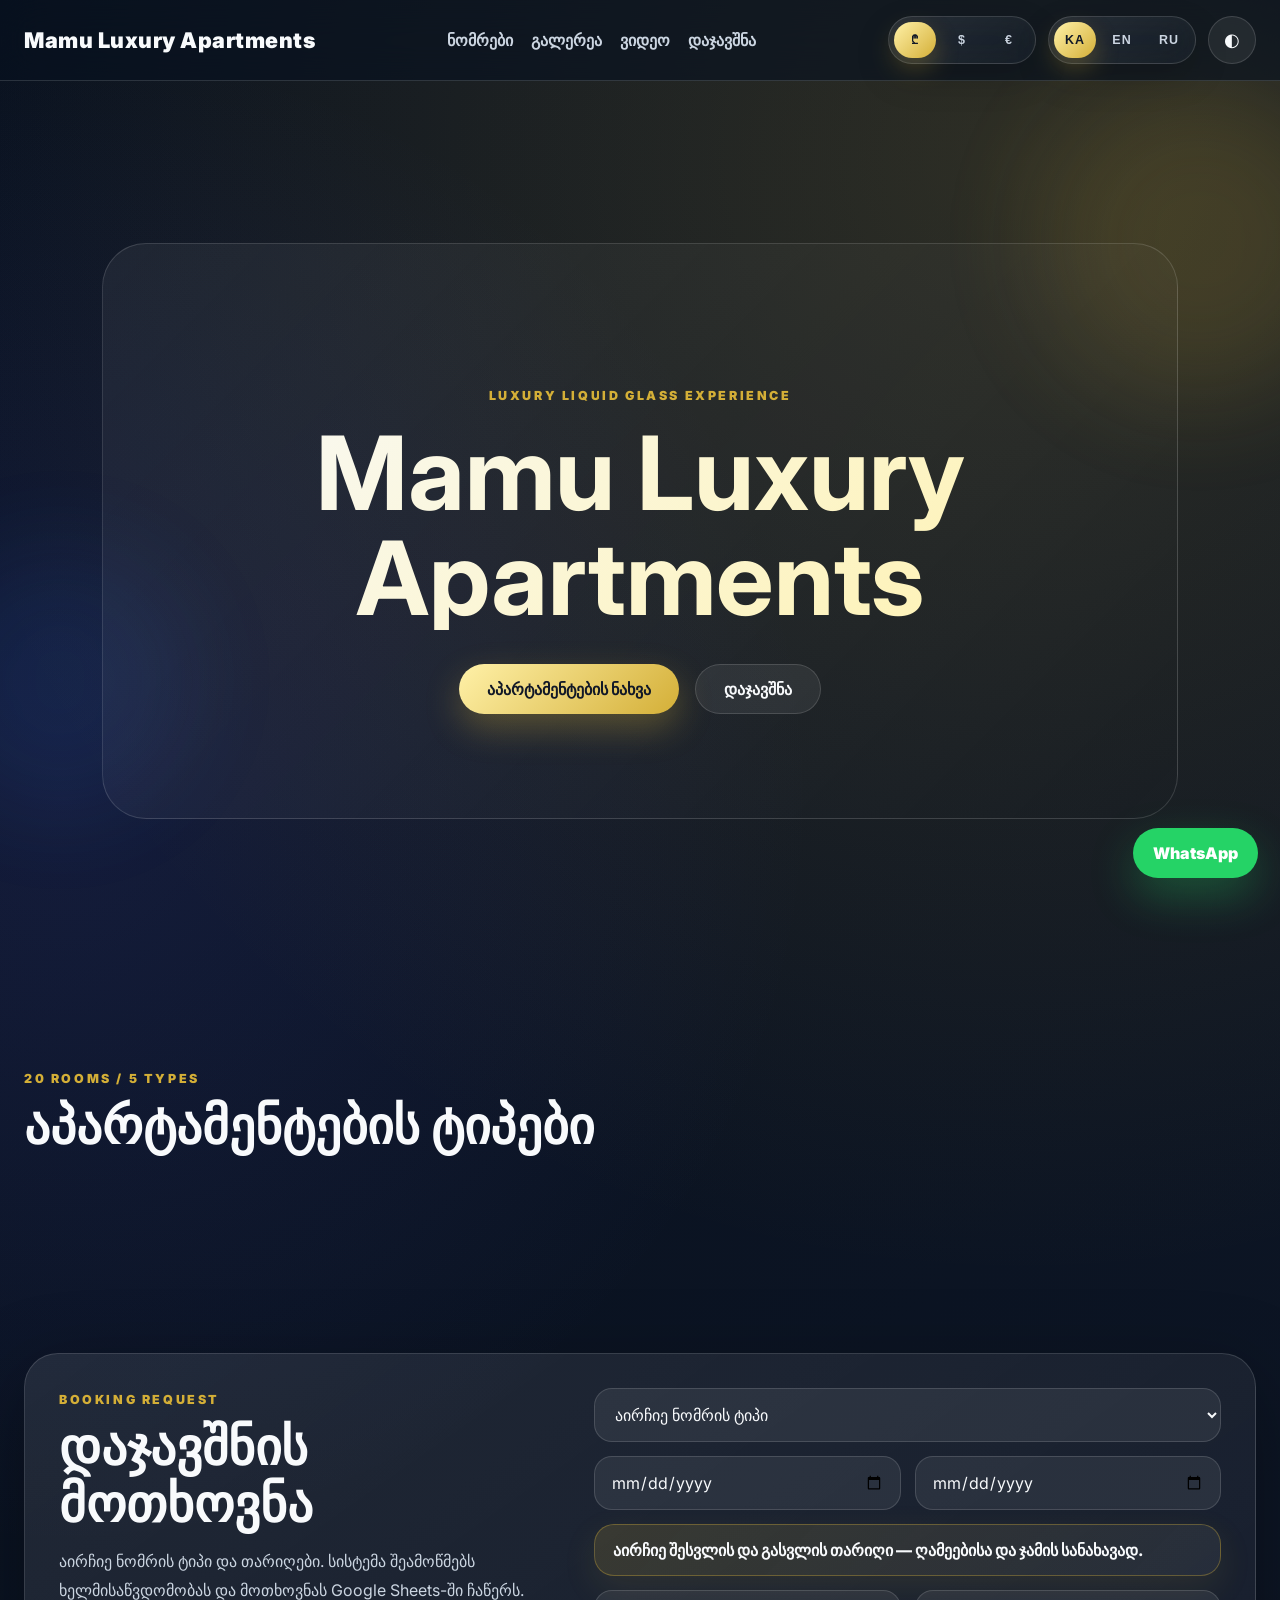
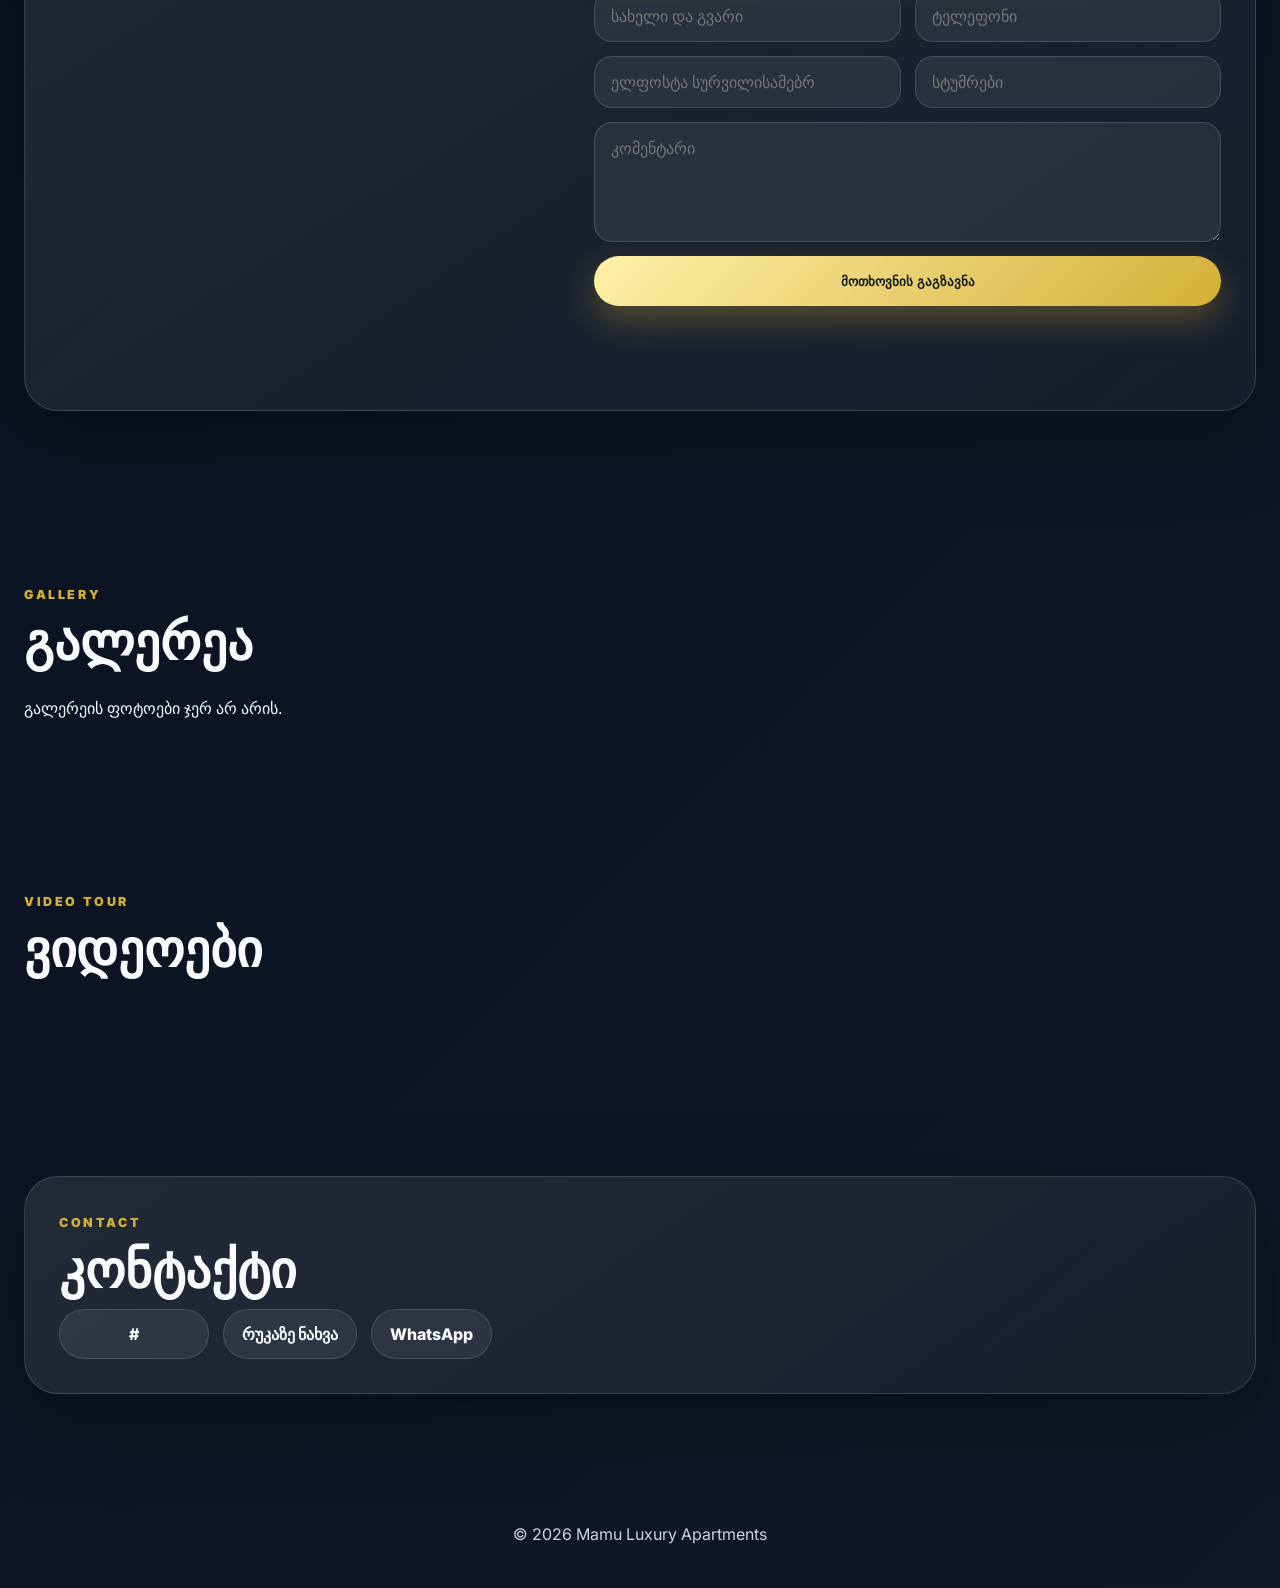
==== index.html @ 28ae7d71 "Remove hero gallery slices script" ====
<!DOCTYPE html>
<html lang="ka">
<head>
  <meta charset="UTF-8" />
  <meta name="viewport" content="width=device-width, initial-scale=1.0" />
  <title>Mamu Luxury Apartments</title>
  <link rel="preconnect" href="https://fonts.googleapis.com">
  <link rel="preconnect" href="https://fonts.gstatic.com" crossorigin>
  <link href="https://fonts.googleapis.com/css2?family=Inter:wght@400;500;700;800;900&display=swap" rel="stylesheet">
  <link rel="stylesheet" href="css/style.css" />
</head>
<body data-theme="night">
  <div class="ambient ambient-one"></div>
  <div class="ambient ambient-two"></div>

  <header>
    <nav>
      <a class="brand" href="#top" id="siteTitle">Mamu Luxury Apartments</a>
      <div class="nav-links">
        <a href="#rooms" data-i18n="nav_rooms">ნომრები</a>
        <a href="#gallery" data-i18n="nav_gallery">გალერეა</a>
        <a href="#videos" data-i18n="nav_videos">ვიდეო</a>
        <a href="#booking" data-i18n="nav_booking">დაჯავშნა</a>
      </div>
      <div class="nav-tools">
        <div class="language-switcher currency-switcher">
          <button type="button" data-currency="GEL">₾</button>
          <button type="button" data-currency="USD">$</button>
          <button type="button" data-currency="EUR">€</button>
        </div>
        <div class="language-switcher">
          <button type="button" data-lang="ka">KA</button>
          <button type="button" data-lang="en">EN</button>
          <button type="button" data-lang="ru">RU</button>
        </div>
        <button class="theme-toggle" onclick="toggleTheme()" aria-label="Theme">◐</button>
      </div>
    </nav>
  </header>

  <main id="top">
    <section class="hero">
      <div class="hero-inner reveal">
        <div class="eyebrow">Luxury Liquid Glass Experience</div>
        <h1 id="heroTitle">Mamu Luxury Apartments</h1>
        <p id="heroSubtitle">პრემიუმ აპარტამენტები ბათუმში</p>
        <div class="actions">
          <a href="#rooms" class="liquid-btn" data-i18n="hero_rooms_btn">აპარტამენტების ნახვა</a>
          <a href="#booking" class="ghost-btn" data-i18n="hero_booking_btn">დაჯავშნა</a>
        </div>
      </div>
    </section>

    <section class="section reveal" id="rooms">
      <div class="section-head">
        <span class="eyebrow">20 Rooms / 5 Types</span>
        <h2 class="section-title" data-i18n="rooms_title">აპარტამენტების ტიპები</h2>
      </div>
      <div class="grid" id="roomTypes"></div>
    </section>

    <section class="section reveal" id="booking">
      <div class="booking-shell">
        <div>
          <span class="eyebrow">Booking Request</span>
          <h2 class="section-title" data-i18n="booking_title">დაჯავშნის მოთხოვნა</h2>
          <p class="muted" data-i18n="booking_text">აირჩიე ნომრის ტიპი და თარიღები. </p>
        </div>
        <form id="bookingForm" class="lux-form">
          <select name="roomTypeId" id="bookingRoomType" required>
            <option value="" data-i18n="select_room_type">აირჩიე ნომრის ტიპი</option>
          </select>
          <div class="form-row">
            <input type="date" name="checkin" required />
            <input type="date" name="checkout" required />
          </div>
          <div class="form-row">
            <input type="text" name="name" data-i18n-placeholder="name_placeholder" placeholder="სახელი და გვარი" required />
            <input type="tel" name="phone" data-i18n-placeholder="phone_placeholder" placeholder="ტელეფონი" required />
          </div>
          <div class="form-row">
            <input type="email" name="email" data-i18n-placeholder="email_placeholder" placeholder="ელფოსტა სურვილისამებრ" />
            <input type="number" name="guests" min="1" data-i18n-placeholder="guests_placeholder" placeholder="სტუმრები" required />
          </div>
          <textarea name="message" data-i18n-placeholder="message_placeholder" placeholder="კომენტარი"></textarea>
          <button class="liquid-btn" type="submit" data-i18n="send_request">მოთხოვნის გაგზავნა</button>
          <p id="bookingStatus" class="status-text"></p>
        </form>
      </div>
    </section>

    <section class="section reveal" id="gallery">
      <div class="section-head">
        <span class="eyebrow">Gallery</span>
        <h2 class="section-title" data-i18n="gallery_title">გალერეა</h2>
      </div>
      <div class="gallery-grid" id="galleryGrid"></div>
    </section>

    <section class="section reveal" id="videos">
      <div class="section-head">
        <span class="eyebrow">Video Tour</span>
        <h2 class="section-title" data-i18n="videos_title">ვიდეოები</h2>
      </div>
      <div class="video-grid" id="videoGrid"></div>
    </section>

    <section class="section reveal" id="contact">
      <div class="contact-card">
        <span class="eyebrow">Contact</span>
        <h2 class="section-title" data-i18n="contact_title">კონტაქტი</h2>
        <div class="contact-list">
          <a id="phoneLink" href="#" data-i18n="phone_label">ტელეფონი</a>
          <a id="mapLink" href="#" target="_blank" data-i18n="map_label">რუკაზე ნახვა</a>
          <a id="whatsappLink" href="#" target="_blank">WhatsApp</a>
        </div>
      </div>
    </section>
  </main>

  <a class="whatsapp-float" id="whatsappFloat" href="#" target="_blank">WhatsApp</a>
  <footer class="footer">© 2026 Mamu Luxury Apartments</footer>

  <script src="js/config.js"></script>
  <script src="js/api.js"></script>
  <script src="js/main.js"></script>
  <script src="js/text-cleanup-fix.js"></script>
  <script src="js/gallery-carousel-fix.js"></script>
  <script src="js/booking-summary.js"></script>
  <script src="js/contact-buttons-fix.js"></script>
</body>
</html>
---- css/style.css ----
:root{--bg:#07101f;--bg2:#101827;--bg-soft:rgba(255,255,255,.07);--card:rgba(255,255,255,.09);--text:#f8fafc;--muted:#cbd5e1;--gold:#d4af37;--gold2:#fff1a8;--border:rgba(255,255,255,.14);--shadow:0 24px 80px rgba(0,0,0,.34)}body[data-theme='day']{--bg:#f8f5ef;--bg2:#fffaf0;--bg-soft:rgba(255,255,255,.82);--card:rgba(255,255,255,.88);--text:#111827;--muted:#4b5563;--border:rgba(17,24,39,.1);--shadow:0 24px 70px rgba(17,24,39,.1)}*{box-sizing:border-box}html{scroll-behavior:smooth}body{margin:0;font-family:Inter,Arial,sans-serif;background:radial-gradient(circle at 80% 5%,rgba(212,175,55,.18),transparent 35%),radial-gradient(circle at 5% 25%,rgba(99,102,241,.13),transparent 28%),linear-gradient(135deg,var(--bg),var(--bg2));color:var(--text);min-height:100vh;overflow-x:hidden}a{color:inherit;text-decoration:none}.ambient{position:fixed;border-radius:999px;filter:blur(55px);opacity:.45;pointer-events:none;z-index:-1}.ambient-one{width:320px;height:320px;background:rgba(212,175,55,.35);top:80px;right:-80px}.ambient-two{width:260px;height:260px;background:rgba(59,130,246,.22);bottom:90px;left:-70px}header{position:sticky;top:0;z-index:1000;background:rgba(8,17,31,.62);backdrop-filter:blur(22px);border-bottom:1px solid var(--border)}body[data-theme='day'] header{background:rgba(255,255,255,.72)}nav{max-width:1280px;margin:auto;padding:16px 24px;display:flex;gap:20px;justify-content:space-between;align-items:center}.brand{font-size:1.35rem;font-weight:900;letter-spacing:.5px}.nav-links{display:flex;gap:18px;color:var(--muted);font-weight:700}.nav-links a:hover{color:var(--gold)}.nav-tools{display:flex;align-items:center;gap:12px}.language-switcher{display:flex;align-items:center;gap:5px;padding:5px;border:1px solid var(--border);border-radius:999px;background:linear-gradient(145deg,rgba(255,255,255,.1),rgba(255,255,255,.035));backdrop-filter:blur(18px);box-shadow:0 14px 35px rgba(0,0,0,.18)}.language-switcher button{position:relative;min-width:42px;height:36px;border:none;border-radius:999px;background:transparent;color:var(--muted);font-weight:900;font-size:.78rem;letter-spacing:.08em;cursor:pointer;transition:.25s ease;overflow:hidden}.language-switcher button:before{content:'';position:absolute;inset:-50%;background:radial-gradient(circle,rgba(255,255,255,.32),transparent 42%);opacity:0;transform:translateX(-25%);transition:.35s}.language-switcher button:hover{color:var(--text);transform:translateY(-1px)}.language-switcher button:hover:before{opacity:1;transform:translateX(20%)}.language-switcher button.active{background:linear-gradient(135deg,var(--gold2),var(--gold));color:#111827;box-shadow:0 10px 24px rgba(212,175,55,.28)}.liquid-btn,.ghost-btn{display:inline-flex;align-items:center;justify-content:center;min-height:50px;transition:.25s ease}.liquid-btn{position:relative;overflow:hidden;background:linear-gradient(135deg,var(--gold2),var(--gold));color:#111827;border:none;padding:14px 28px;border-radius:999px;font-weight:900;cursor:pointer;box-shadow:0 14px 35px rgba(212,175,55,.32)}.liquid-btn:before{content:'';position:absolute;inset:-70%;background:radial-gradient(circle,rgba(255,255,255,.55),transparent 35%);transform:translateX(-45%);transition:.45s}.liquid-btn:hover{transform:translateY(-3px);box-shadow:0 18px 45px rgba(212,175,55,.45)}.liquid-btn:hover:before{transform:translateX(45%)}.ghost-btn{background:var(--bg-soft);color:var(--text);border:1px solid var(--border);padding:14px 28px;border-radius:999px;font-weight:800;cursor:pointer}.ghost-btn:hover{transform:translateY(-3px);border-color:rgba(212,175,55,.55)}.small-btn{min-height:42px;padding:11px 17px;font-size:.92rem;flex:1}.card-actions{display:flex;gap:12px;margin-top:22px}.card-actions .ghost-btn{background:rgba(255,255,255,.045)}.card-actions .liquid-btn{box-shadow:0 10px 26px rgba(212,175,55,.25)}.theme-toggle{width:48px;height:48px;border-radius:50%;border:1px solid var(--border);background:var(--bg-soft);cursor:pointer;color:var(--text);font-size:1.1rem}.hero{min-height:100vh;display:grid;place-items:center;padding:120px 24px 80px;position:relative}.hero:after{content:'';position:absolute;inset:18% 8%;border:1px solid var(--border);border-radius:44px;background:linear-gradient(135deg,rgba(255,255,255,.06),transparent);z-index:-1}.hero-inner{max-width:1100px;text-align:center}.eyebrow{color:var(--gold);font-weight:900;letter-spacing:2.6px;text-transform:uppercase;font-size:.78rem}.hero h1{font-size:clamp(3.2rem,8vw,7.4rem);line-height:1.02;margin:18px 0;background:linear-gradient(135deg,var(--text),var(--gold2));-webkit-background-clip:text;color:transparent}.hero p{max-width:760px;margin:auto;color:var(--muted);font-size:1.18rem;line-height:1.8}.actions{display:flex;gap:16px;justify-content:center;flex-wrap:wrap;margin-top:34px}.section{max-width:1280px;margin:auto;padding:86px 24px}.section-head{margin-bottom:28px}.section-title{font-size:clamp(2rem,4vw,3.4rem);margin:10px 0 12px;line-height:1.1}.muted{color:var(--muted);line-height:1.8}.grid,.gallery-grid,.video-grid{display:grid;grid-template-columns:repeat(auto-fit,minmax(300px,1fr));gap:28px}.card,.booking-shell,.contact-card{background:linear-gradient(145deg,var(--card),rgba(255,255,255,.035));border:1px solid var(--border);backdrop-filter:blur(22px);border-radius:34px;overflow:hidden;box-shadow:var(--shadow)}.card{transition:.28s ease}.card:hover{transform:translateY(-8px);border-color:rgba(212,175,55,.5)}.card img{width:100%;aspect-ratio:4/3;object-fit:cover;transition:.45s ease}.card:hover img{transform:scale(1.06)}.card-content{padding:24px}.card h3{font-size:1.35rem;margin:0 0 10px}.card p{color:var(--muted);line-height:1.7}.card h4{font-size:1.35rem;color:var(--gold);margin:18px 0 0}.meta{display:flex;gap:10px;flex-wrap:wrap;color:var(--muted);font-size:.95rem}.meta span{padding:8px 12px;border-radius:999px;background:var(--bg-soft);border:1px solid var(--border)}.booking-shell{display:grid;grid-template-columns:1fr 1.25fr;gap:34px;padding:34px}.lux-form{display:grid;gap:14px}.form-row{display:grid;grid-template-columns:1fr 1fr;gap:14px}input,select,textarea{width:100%;border:1px solid var(--border);background:var(--bg-soft);color:var(--text);border-radius:18px;padding:15px 16px;font:inherit;outline:none}textarea{min-height:120px;resize:vertical}input:focus,select:focus,textarea:focus{border-color:rgba(212,175,55,.7);box-shadow:0 0 0 4px rgba(212,175,55,.12)}option{color:#111827}.status-text{min-height:24px;color:var(--gold);font-weight:800}.video-card iframe{width:100%;aspect-ratio:16/9;border:0;display:block}.contact-card{padding:34px}.contact-list{display:flex;gap:14px;flex-wrap:wrap}.contact-list a{padding:14px 18px;border-radius:999px;background:var(--bg-soft);border:1px solid var(--border);font-weight:800}.whatsapp-float{position:fixed;right:22px;bottom:22px;z-index:1000;background:#25d366;color:white;padding:15px 20px;border-radius:999px;font-weight:900;box-shadow:0 18px 45px rgba(37,211,102,.3)}.footer{padding:44px 24px;text-align:center;color:var(--muted)}.detail-hero{padding-top:120px}.detail-layout{display:grid;grid-template-columns:.95fr 1.05fr;gap:42px;align-items:center}.detail-copy{background:linear-gradient(145deg,var(--card),rgba(255,255,255,.035));border:1px solid var(--border);backdrop-filter:blur(22px);border-radius:38px;padding:38px;box-shadow:var(--shadow)}.detail-image-wrap{position:relative;border-radius:42px;padding:12px;background:linear-gradient(135deg,rgba(212,175,55,.65),rgba(255,255,255,.07),rgba(212,175,55,.25));box-shadow:0 28px 90px rgba(0,0,0,.34)}.detail-image-wrap:after{content:'';position:absolute;inset:28px -16px -16px 28px;border:1px solid rgba(212,175,55,.35);border-radius:42px;z-index:-1}.detail-image{width:100%;min-height:520px;object-fit:cover;border-radius:32px;display:block}.detail-meta{margin:24px 0}.detail-meta span{font-weight:800;color:var(--text)}#detailGallery .card:nth-child(1){grid-column:span 2}#detailGallery .card img{height:100%;min-height:280px}.reveal{opacity:0;transform:translateY(28px);animation:rise .8s ease forwards}.reveal:nth-child(2){animation-delay:.1s}.reveal:nth-child(3){animation-delay:.2s}@keyframes rise{to{opacity:1;transform:translateY(0)}}@media(max-width:820px){nav{padding:14px 16px;gap:12px;flex-wrap:wrap}.nav-links{display:none}.nav-tools{margin-left:auto}.language-switcher{order:1;padding:4px}.language-switcher button{min-width:38px;height:34px;font-size:.74rem}.theme-toggle{width:42px;height:42px}.hero{padding-top:100px}.hero:after{inset:18% 4%;border-radius:28px}.section{padding:58px 16px}.booking-shell{grid-template-columns:1fr;padding:22px;border-radius:26px}.form-row{grid-template-columns:1fr}.grid,.gallery-grid,.video-grid{grid-template-columns:1fr}.brand{font-size:1.05rem}.whatsapp-float{right:14px;bottom:14px}.card-actions{flex-direction:column}.small-btn{width:100%}.detail-layout{grid-template-columns:1fr;gap:24px}.detail-copy{padding:24px;border-radius:28px}.detail-image{min-height:340px;border-radius:24px}.detail-image-wrap{border-radius:30px;padding:8px}.detail-image-wrap:after{display:none}#detailGallery .card:nth-child(1){grid-column:auto}}
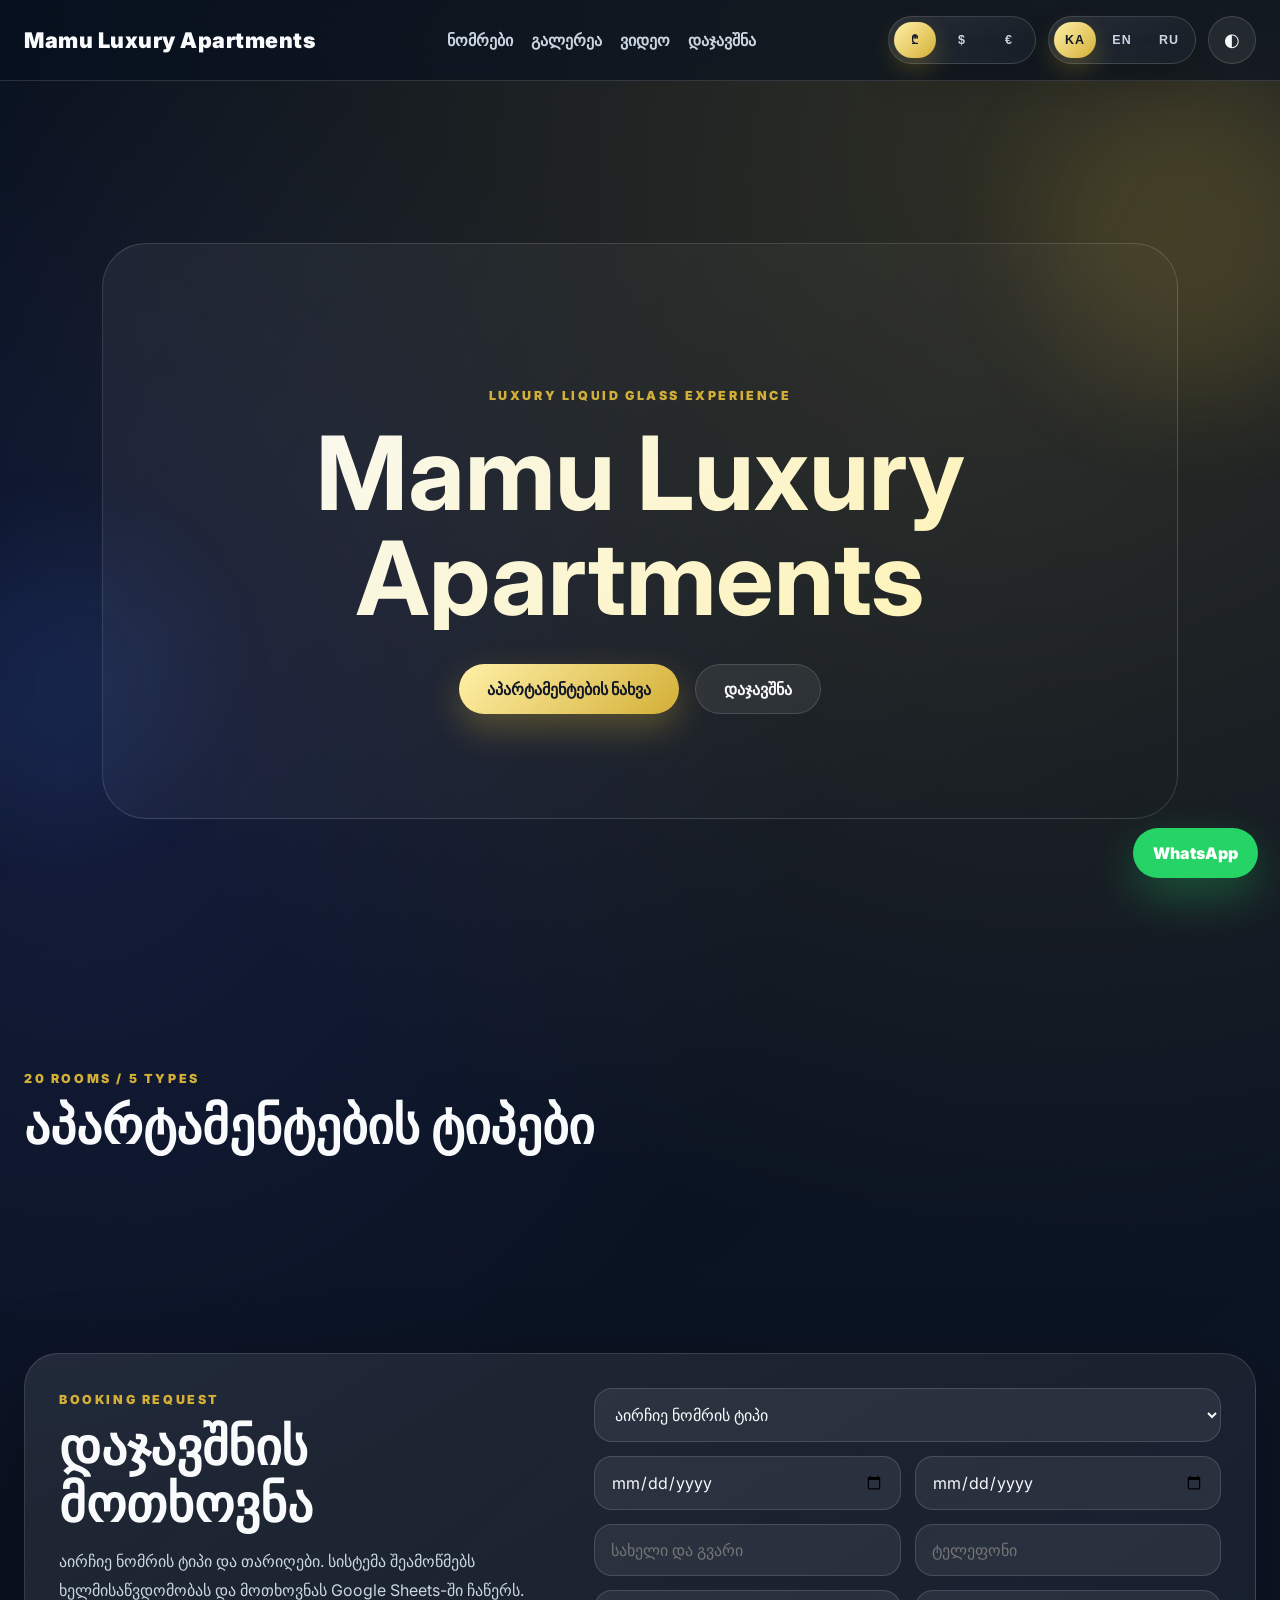
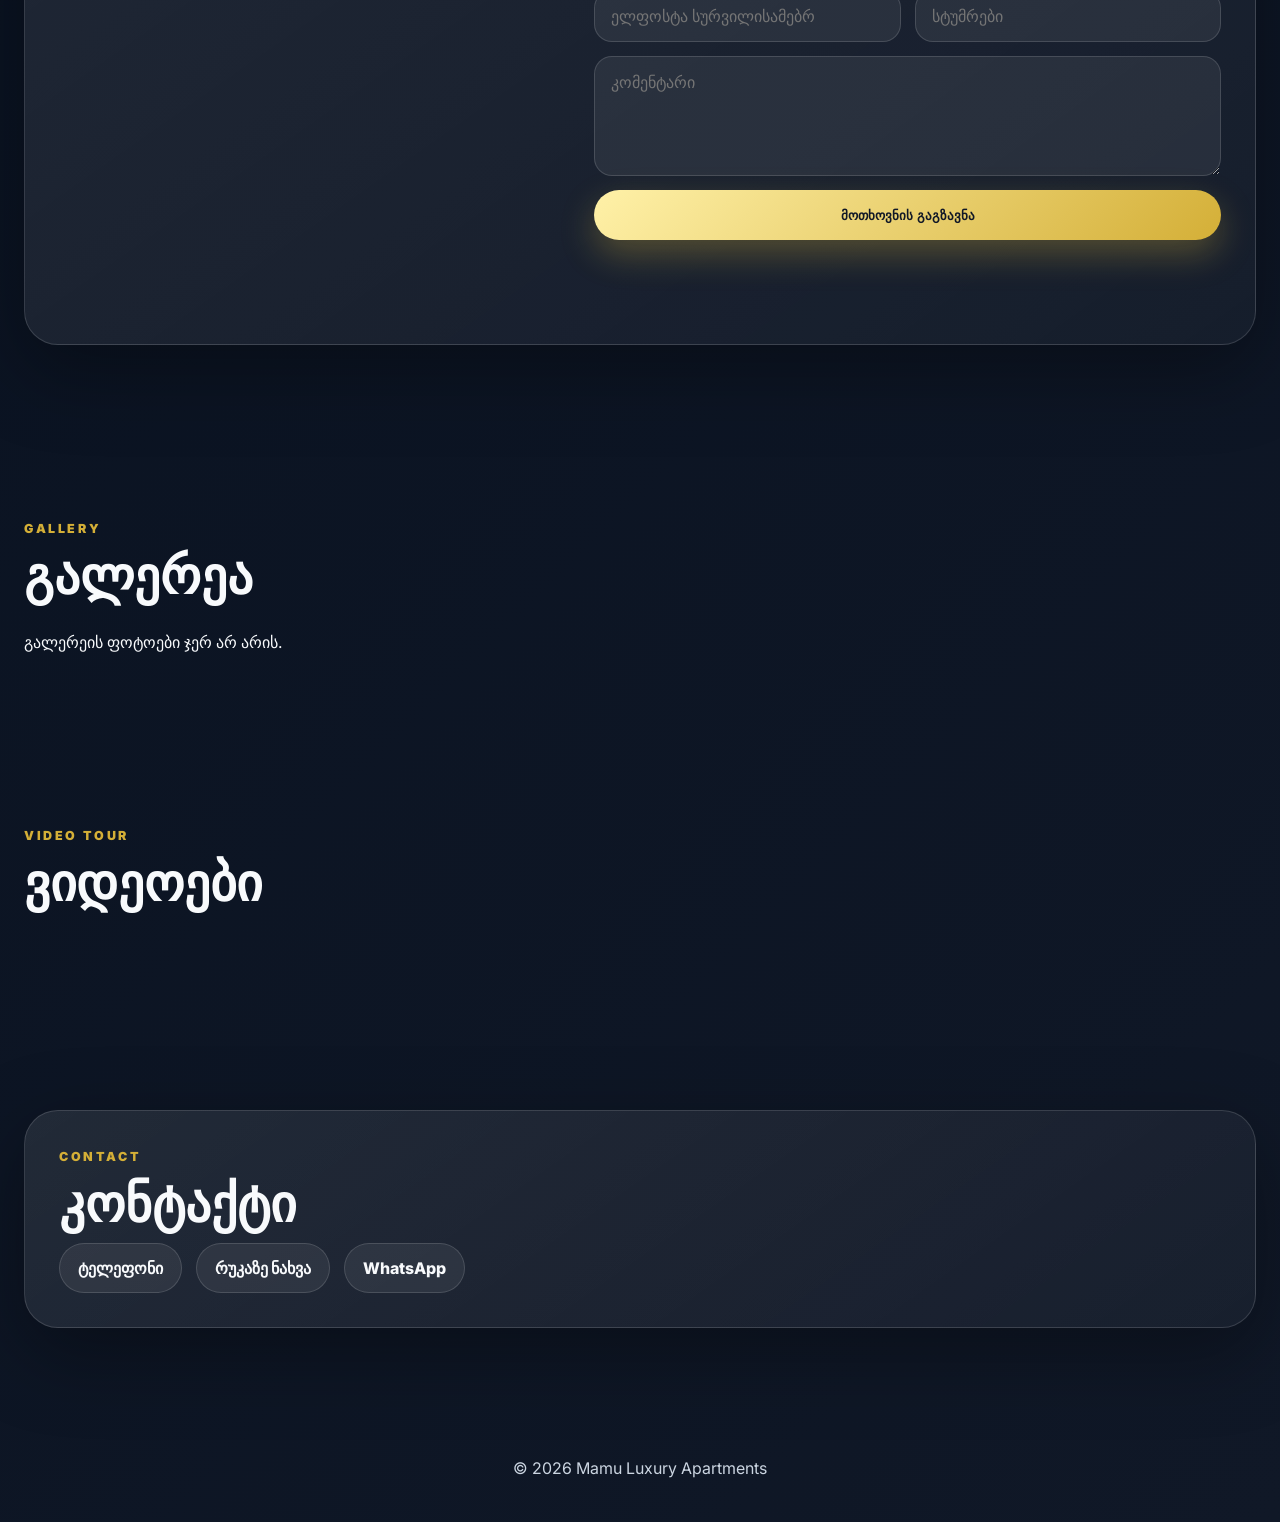
==== commit 919c92b0: "Restore stable homepage script loading" ====
--- a/index.html
+++ b/index.html
@@ -64,7 +64,7 @@
         <div>
           <span class="eyebrow">Booking Request</span>
           <h2 class="section-title" data-i18n="booking_title">დაჯავშნის მოთხოვნა</h2>
-          <p class="muted" data-i18n="booking_text">აირჩიე ნომრის ტიპი და თარიღები. </p>
+          <p class="muted" data-i18n="booking_text">აირჩიე ნომრის ტიპი და თარიღები. სისტემა შეამოწმებს ხელმისაწვდომობას და მოთხოვნას Google Sheets-ში ჩაწერს.</p>
         </div>
         <form id="bookingForm" class="lux-form">
           <select name="roomTypeId" id="bookingRoomType" required>
@@ -124,9 +124,5 @@
   <script src="js/config.js"></script>
   <script src="js/api.js"></script>
   <script src="js/main.js"></script>
-  <script src="js/text-cleanup-fix.js"></script>
-  <script src="js/gallery-carousel-fix.js"></script>
-  <script src="js/booking-summary.js"></script>
-  <script src="js/contact-buttons-fix.js"></script>
 </body>
 </html>
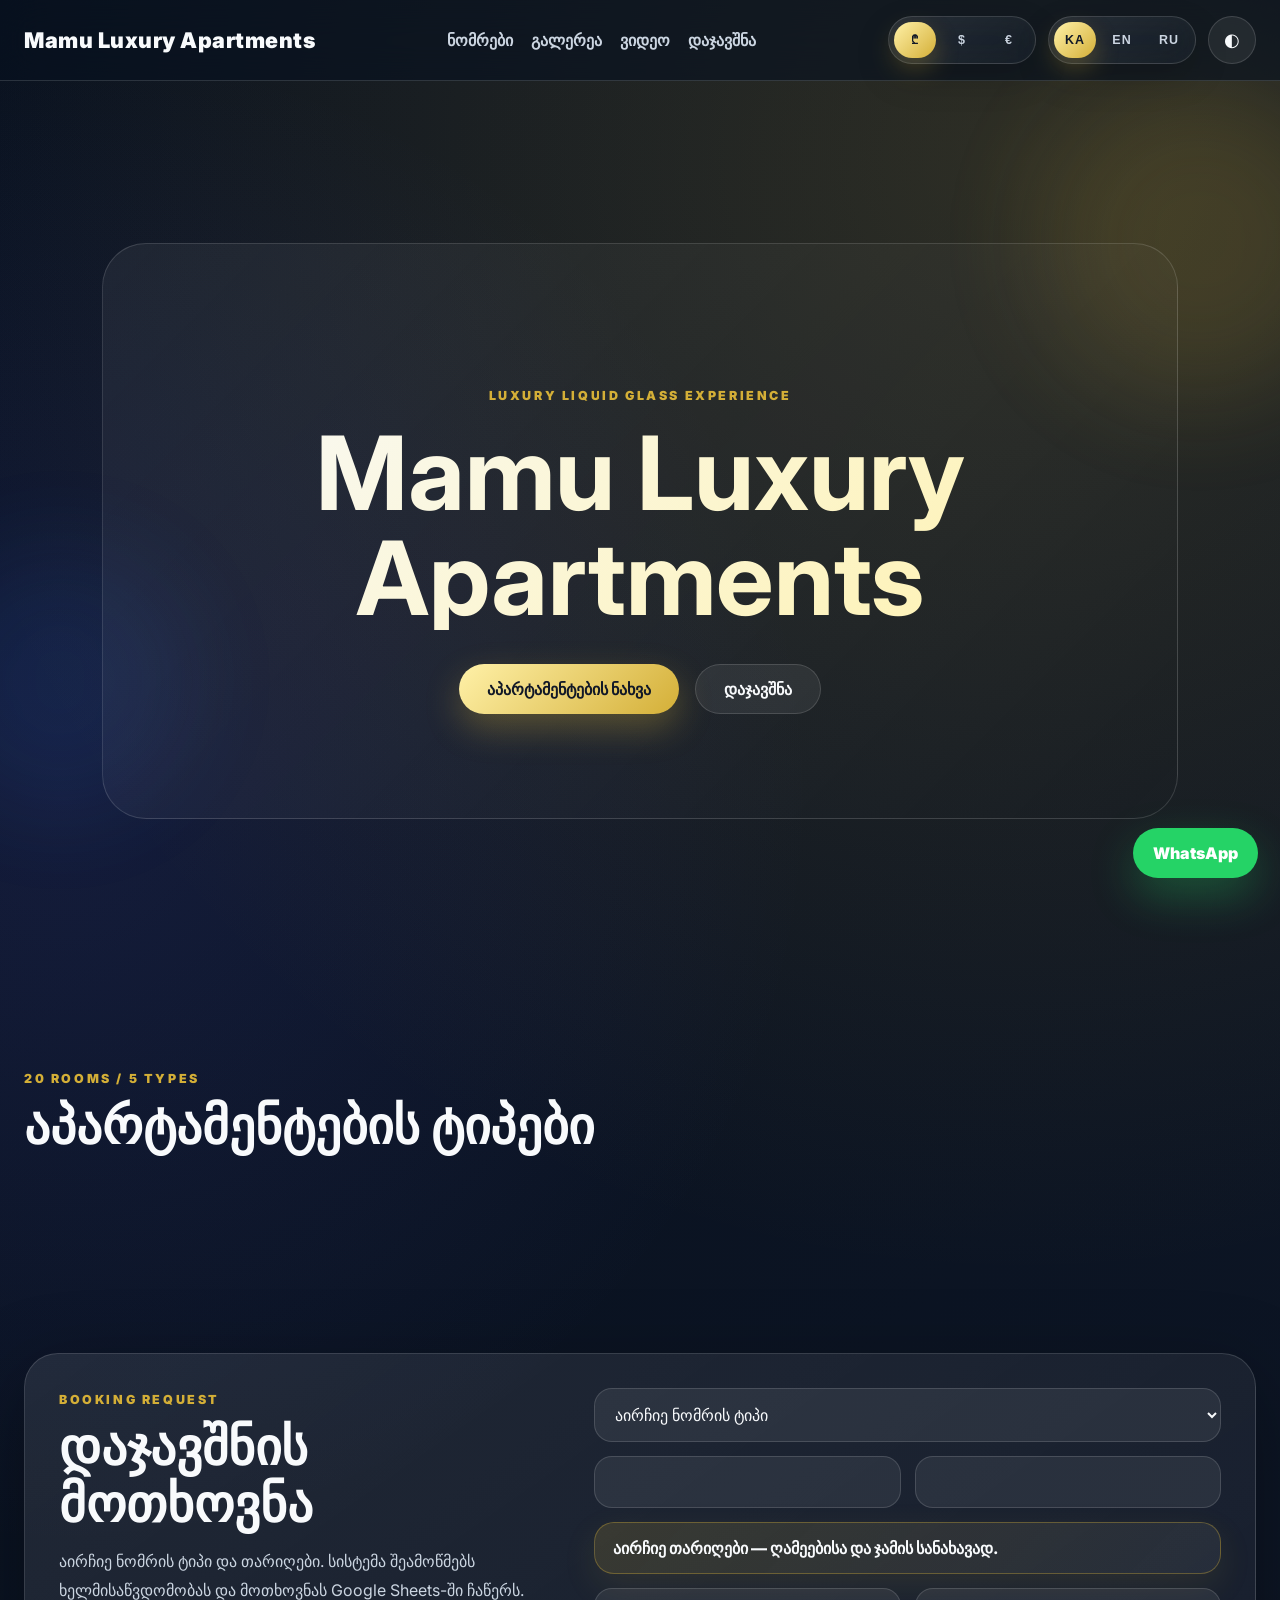
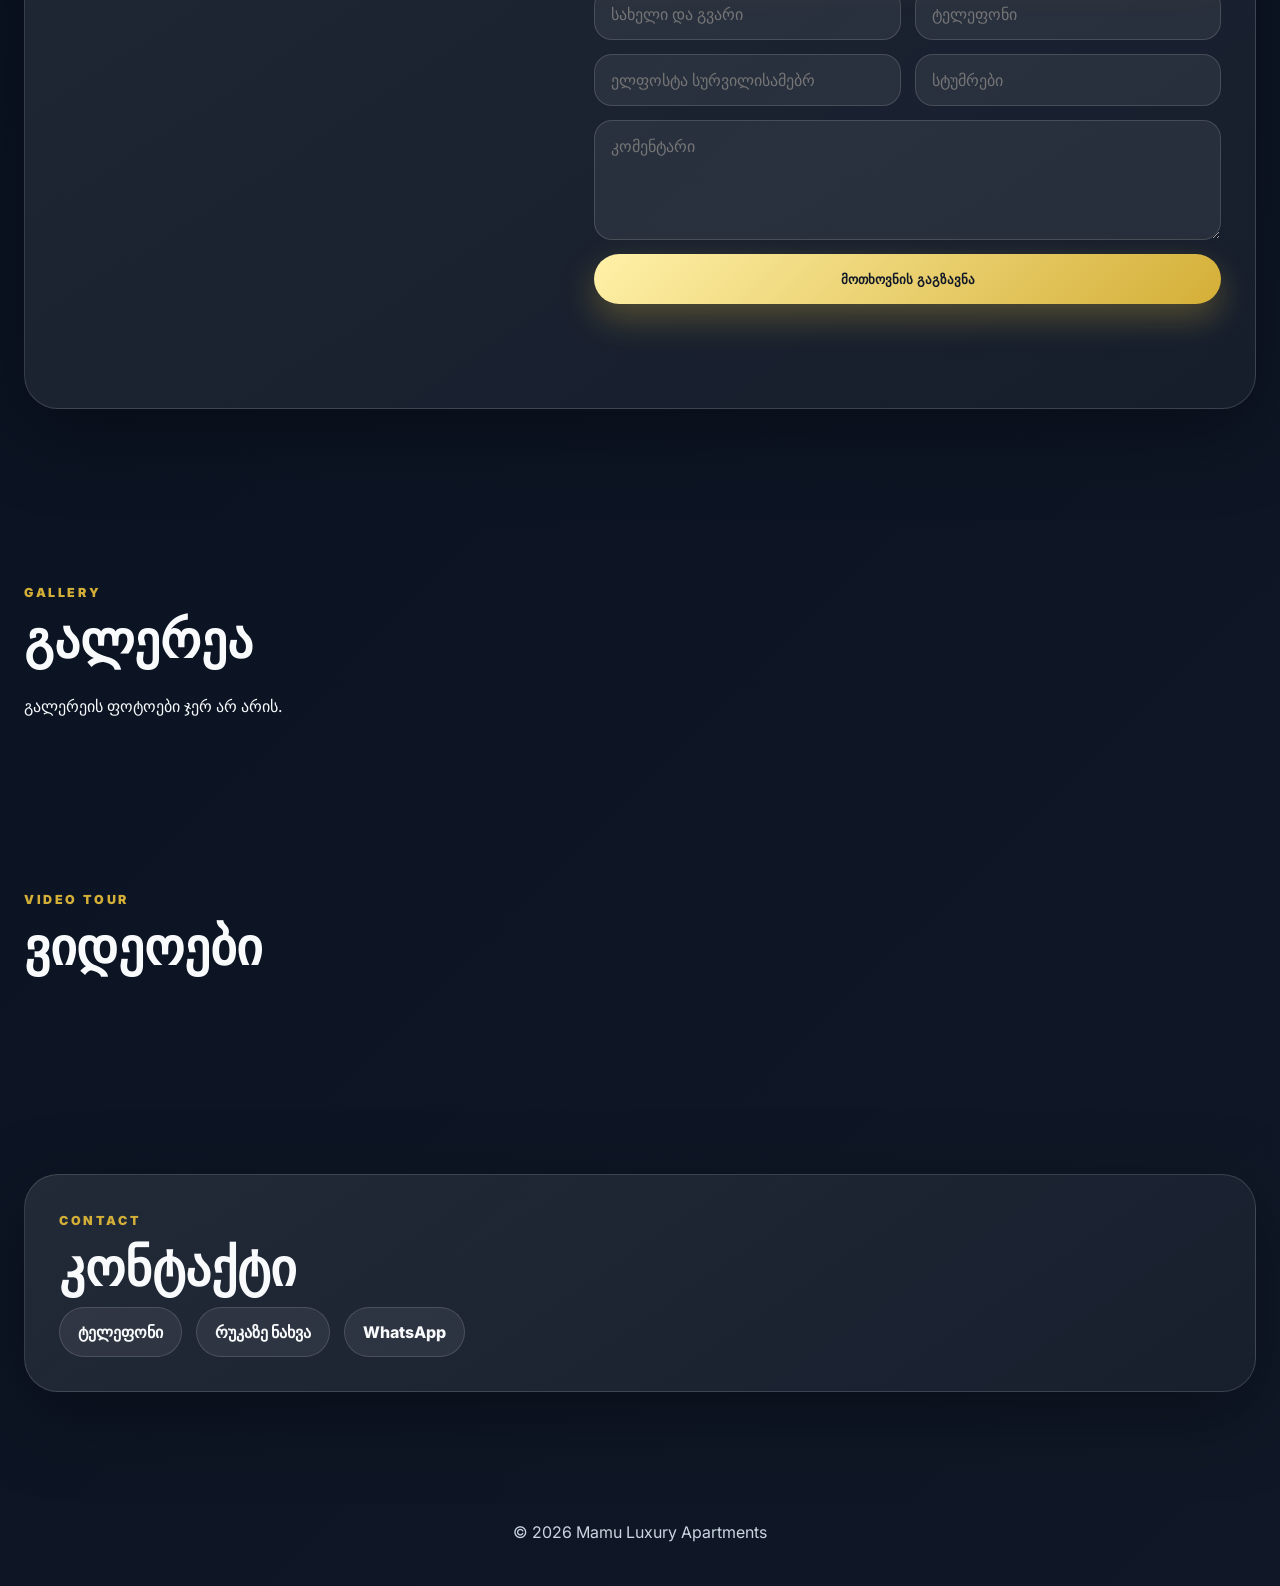
==== commit 75b05b8c: "Load date range hover picker" ====
--- a/index.html
+++ b/index.html
@@ -124,5 +124,6 @@
   <script src="js/config.js"></script>
   <script src="js/api.js"></script>
   <script src="js/main.js"></script>
+  <script src="js/date-range-picker.js"></script>
 </body>
 </html>
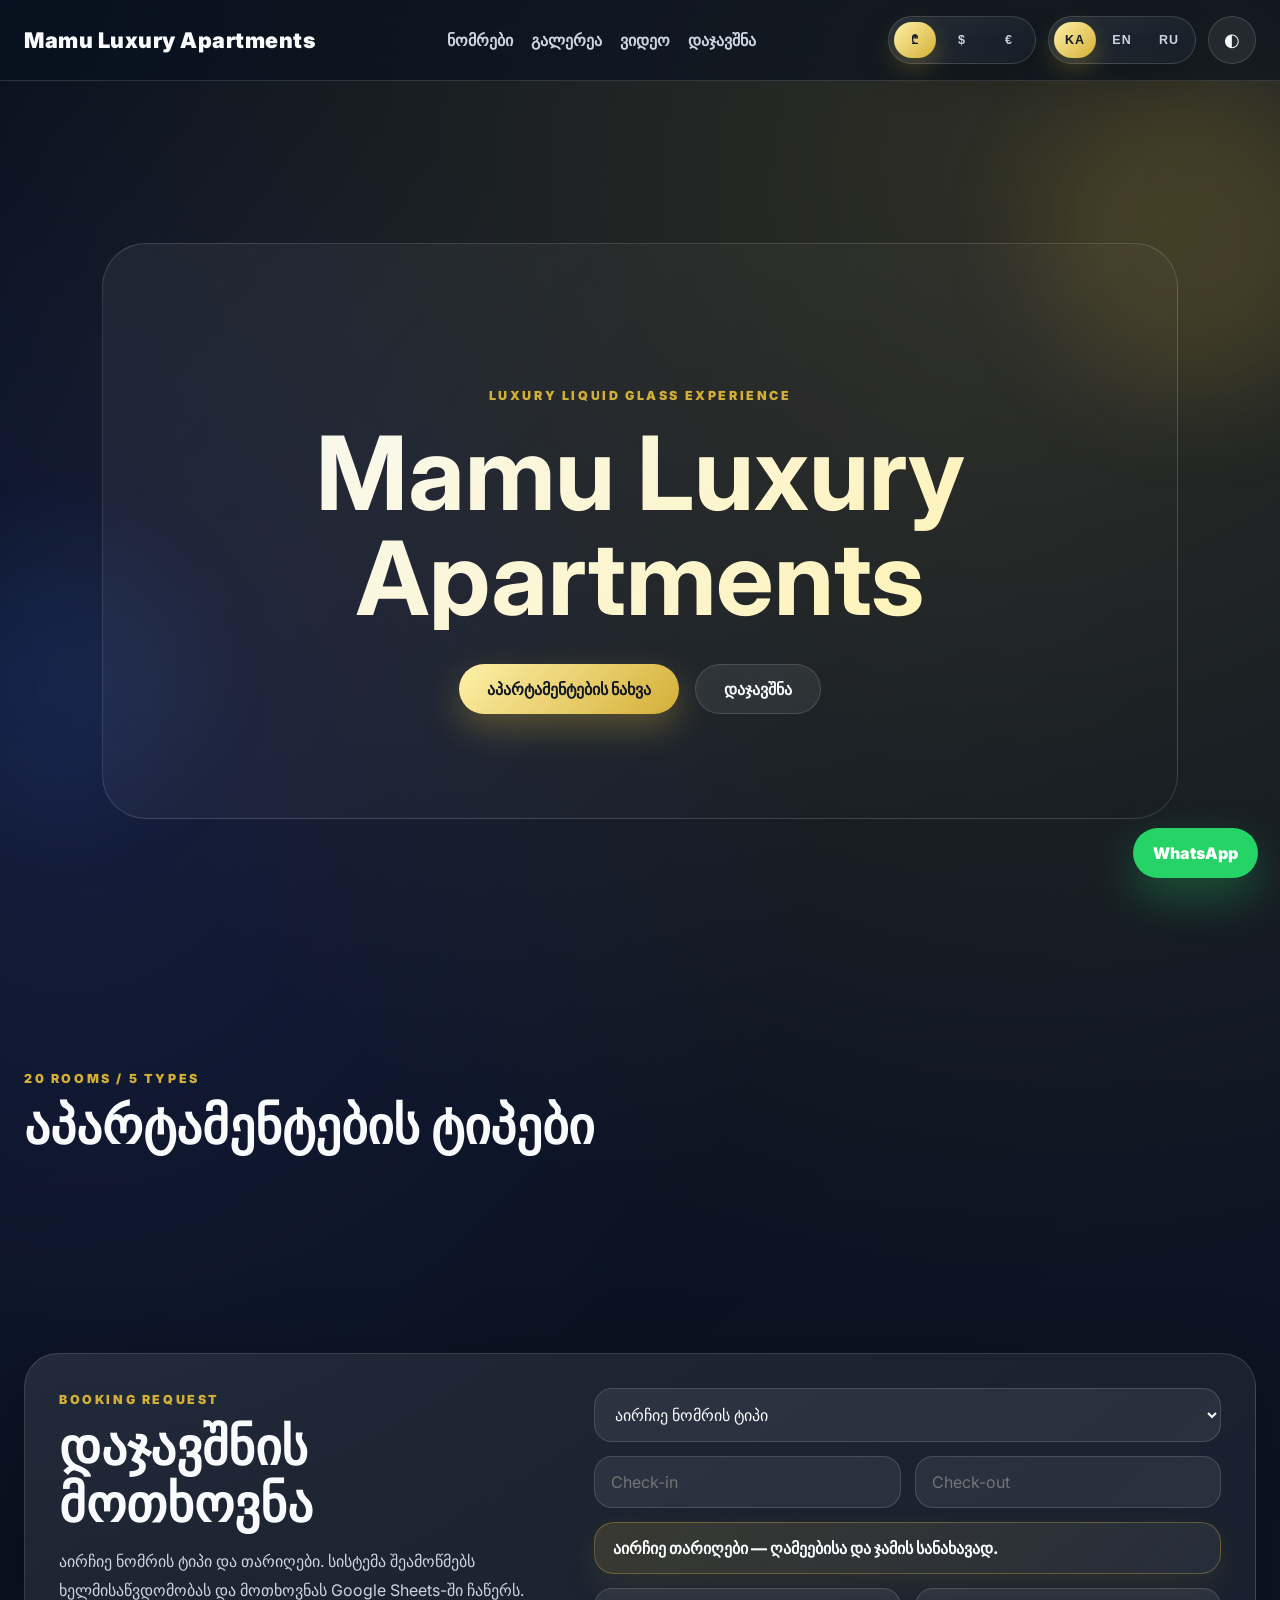
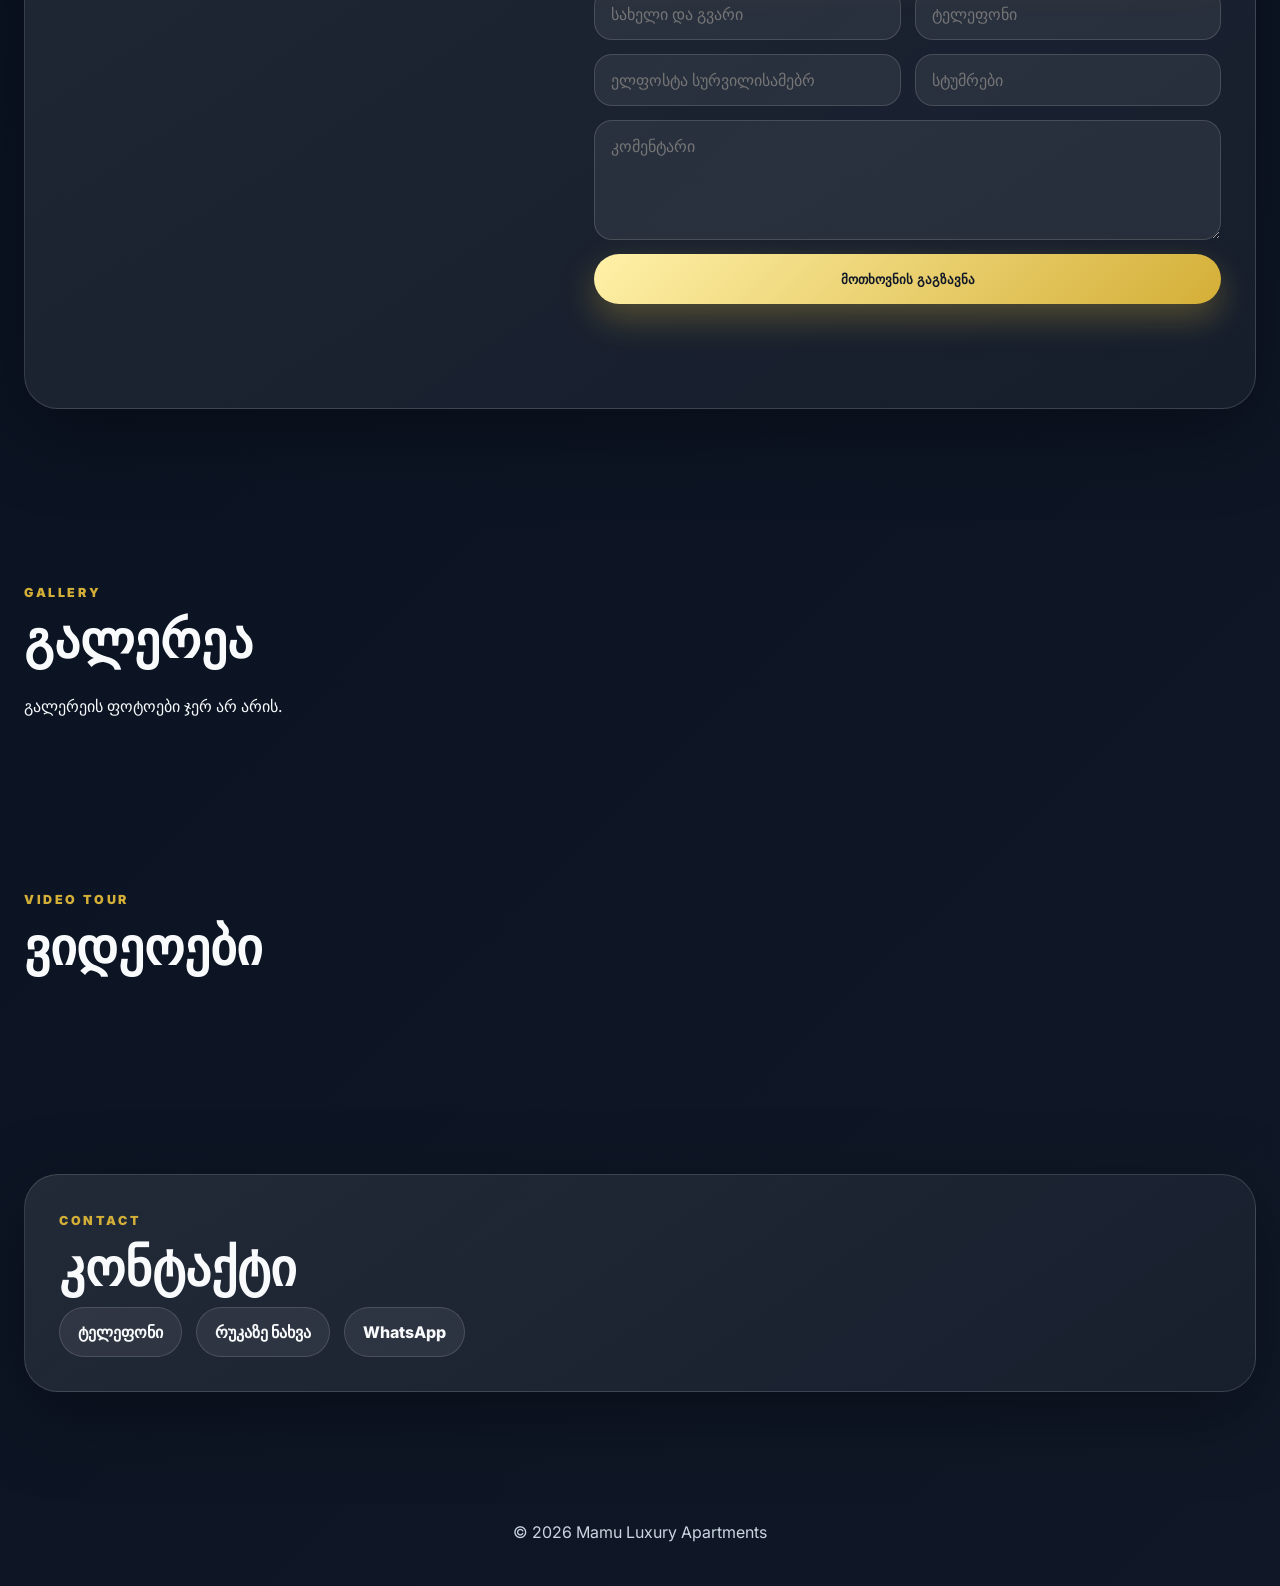
==== commit a945f102: "Load mobile gallery touch fix" ====
--- a/index.html
+++ b/index.html
@@ -8,6 +8,7 @@
   <link rel="preconnect" href="https://fonts.gstatic.com" crossorigin>
   <link href="https://fonts.googleapis.com/css2?family=Inter:wght@400;500;700;800;900&display=swap" rel="stylesheet">
   <link rel="stylesheet" href="css/style.css" />
+  <link rel="stylesheet" href="css/mobile-gallery-touch.css" />
 </head>
 <body data-theme="night">
   <div class="ambient ambient-one"></div>
--- a/css/mobile-gallery-touch.css
+++ b/css/mobile-gallery-touch.css
@@ -0,0 +1,25 @@
+@media (hover: none), (pointer: coarse) {
+  .gallery-carousel,
+  .gallery-carousel *,
+  .gallery-main-frame,
+  .gallery-main-frame img,
+  .gallery-nav-btn,
+  .gallery-thumb,
+  .gallery-thumb img,
+  .gallery-lightbox,
+  .gallery-lightbox *,
+  .lightbox-arrow,
+  .lightbox-close {
+    touch-action: manipulation;
+    -webkit-user-select: none;
+    user-select: none;
+    -webkit-touch-callout: none;
+  }
+
+  .gallery-main-frame img,
+  .gallery-thumb img,
+  .gallery-lightbox img {
+    -webkit-user-drag: none;
+    user-drag: none;
+  }
+}
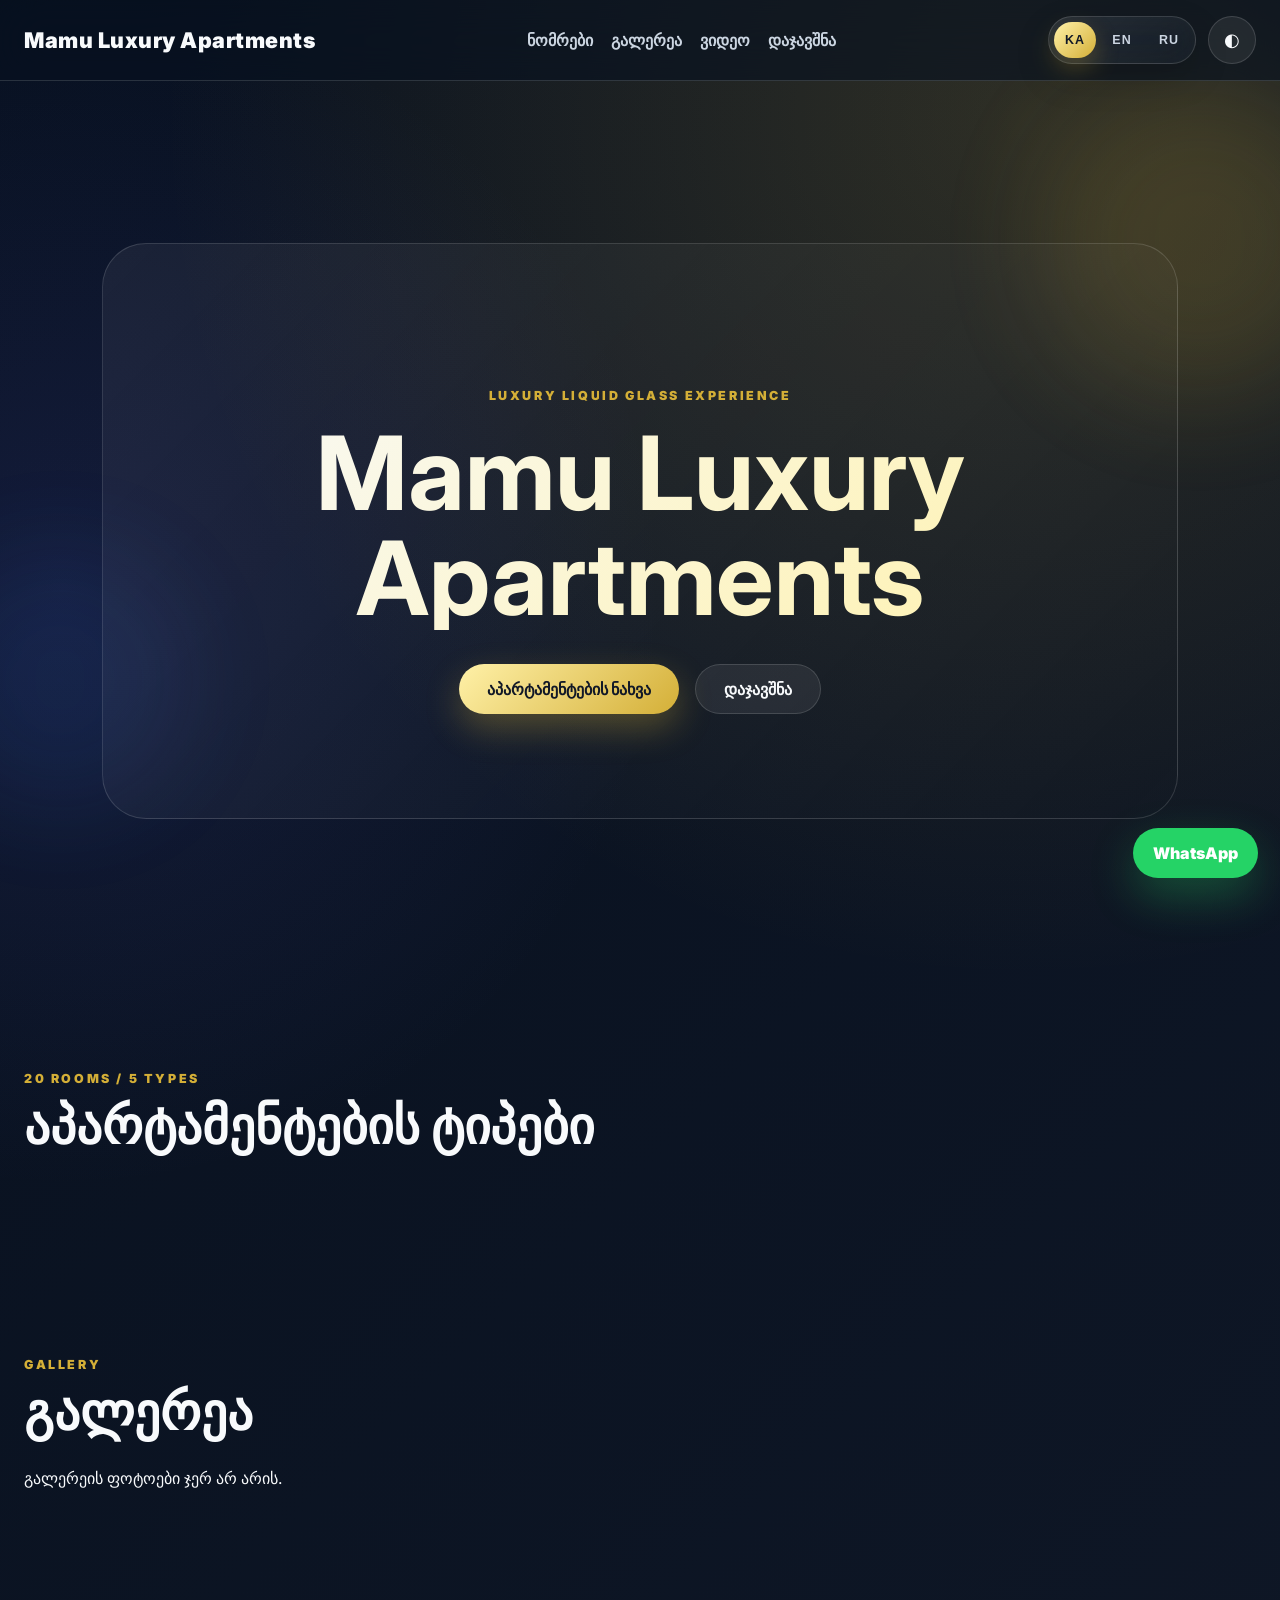
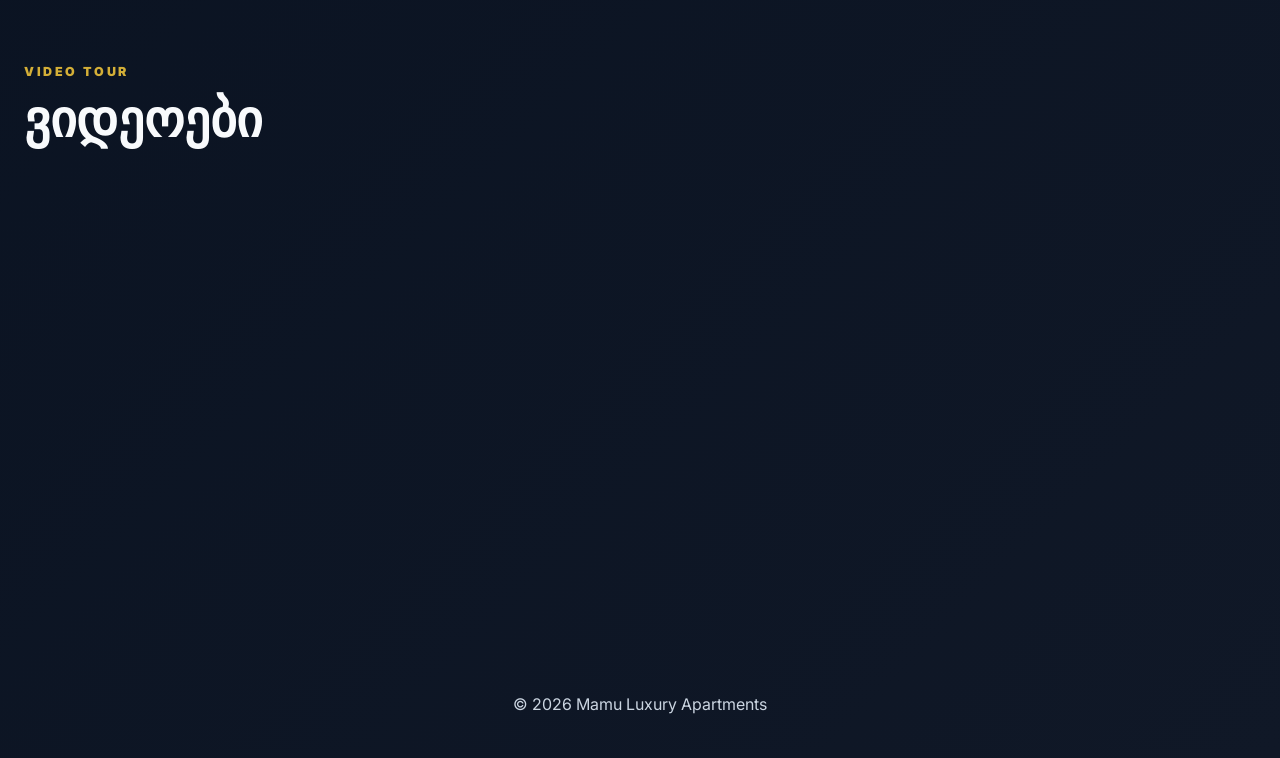
==== commit f68c84d0: "Replace custom booking section with OtelMS link" ====
--- a/index.html
+++ b/index.html
@@ -21,14 +21,9 @@
         <a href="#rooms" data-i18n="nav_rooms">ნომრები</a>
         <a href="#gallery" data-i18n="nav_gallery">გალერეა</a>
         <a href="#videos" data-i18n="nav_videos">ვიდეო</a>
-        <a href="#booking" data-i18n="nav_booking">დაჯავშნა</a>
+        <a href="https://booking-116144.otelms.com/booking/rooms" target="_blank" data-i18n="nav_booking">დაჯავშნა</a>
       </div>
       <div class="nav-tools">
-        <div class="language-switcher currency-switcher">
-          <button type="button" data-currency="GEL">₾</button>
-          <button type="button" data-currency="USD">$</button>
-          <button type="button" data-currency="EUR">€</button>
-        </div>
         <div class="language-switcher">
           <button type="button" data-lang="ka">KA</button>
           <button type="button" data-lang="en">EN</button>
@@ -47,7 +42,7 @@
         <p id="heroSubtitle">პრემიუმ აპარტამენტები ბათუმში</p>
         <div class="actions">
           <a href="#rooms" class="liquid-btn" data-i18n="hero_rooms_btn">აპარტამენტების ნახვა</a>
-          <a href="#booking" class="ghost-btn" data-i18n="hero_booking_btn">დაჯავშნა</a>
+          <a href="https://booking-116144.otelms.com/booking/rooms" target="_blank" class="ghost-btn" data-i18n="hero_booking_btn">დაჯავშნა</a>
         </div>
       </div>
     </section>
@@ -58,36 +53,6 @@
         <h2 class="section-title" data-i18n="rooms_title">აპარტამენტების ტიპები</h2>
       </div>
       <div class="grid" id="roomTypes"></div>
-    </section>
-
-    <section class="section reveal" id="booking">
-      <div class="booking-shell">
-        <div>
-          <span class="eyebrow">Booking Request</span>
-          <h2 class="section-title" data-i18n="booking_title">დაჯავშნის მოთხოვნა</h2>
-          <p class="muted" data-i18n="booking_text">აირჩიე ნომრის ტიპი და თარიღები. სისტემა შეამოწმებს ხელმისაწვდომობას და მოთხოვნას Google Sheets-ში ჩაწერს.</p>
-        </div>
-        <form id="bookingForm" class="lux-form">
-          <select name="roomTypeId" id="bookingRoomType" required>
-            <option value="" data-i18n="select_room_type">აირჩიე ნომრის ტიპი</option>
-          </select>
-          <div class="form-row">
-            <input type="date" name="checkin" required />
-            <input type="date" name="checkout" required />
-          </div>
-          <div class="form-row">
-            <input type="text" name="name" data-i18n-placeholder="name_placeholder" placeholder="სახელი და გვარი" required />
-            <input type="tel" name="phone" data-i18n-placeholder="phone_placeholder" placeholder="ტელეფონი" required />
-          </div>
-          <div class="form-row">
-            <input type="email" name="email" data-i18n-placeholder="email_placeholder" placeholder="ელფოსტა სურვილისამებრ" />
-            <input type="number" name="guests" min="1" data-i18n-placeholder="guests_placeholder" placeholder="სტუმრები" required />
-          </div>
-          <textarea name="message" data-i18n-placeholder="message_placeholder" placeholder="კომენტარი"></textarea>
-          <button class="liquid-btn" type="submit" data-i18n="send_request">მოთხოვნის გაგზავნა</button>
-          <p id="bookingStatus" class="status-text"></p>
-        </form>
-      </div>
     </section>
 
     <section class="section reveal" id="gallery">
@@ -125,6 +90,5 @@
   <script src="js/config.js"></script>
   <script src="js/api.js"></script>
   <script src="js/main.js"></script>
-  <script src="js/date-range-picker.js"></script>
 </body>
-</html>+</html>
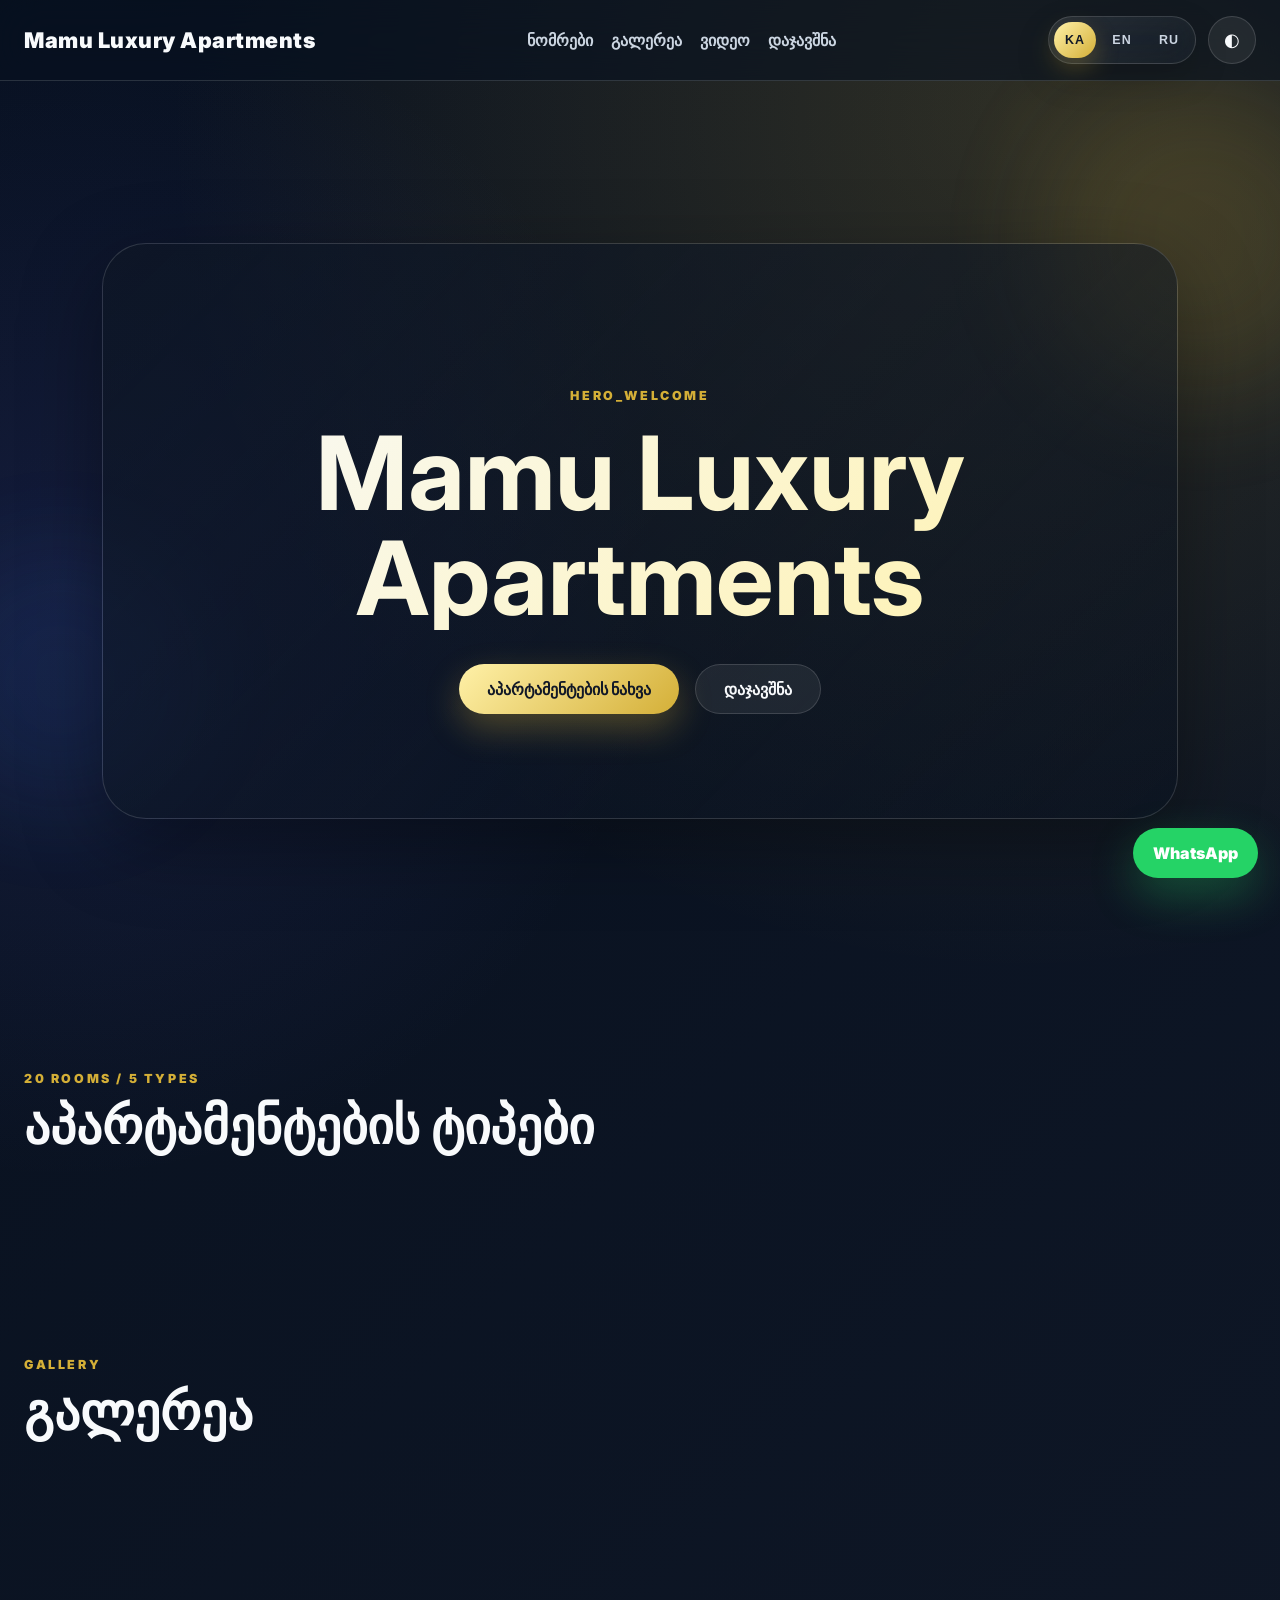
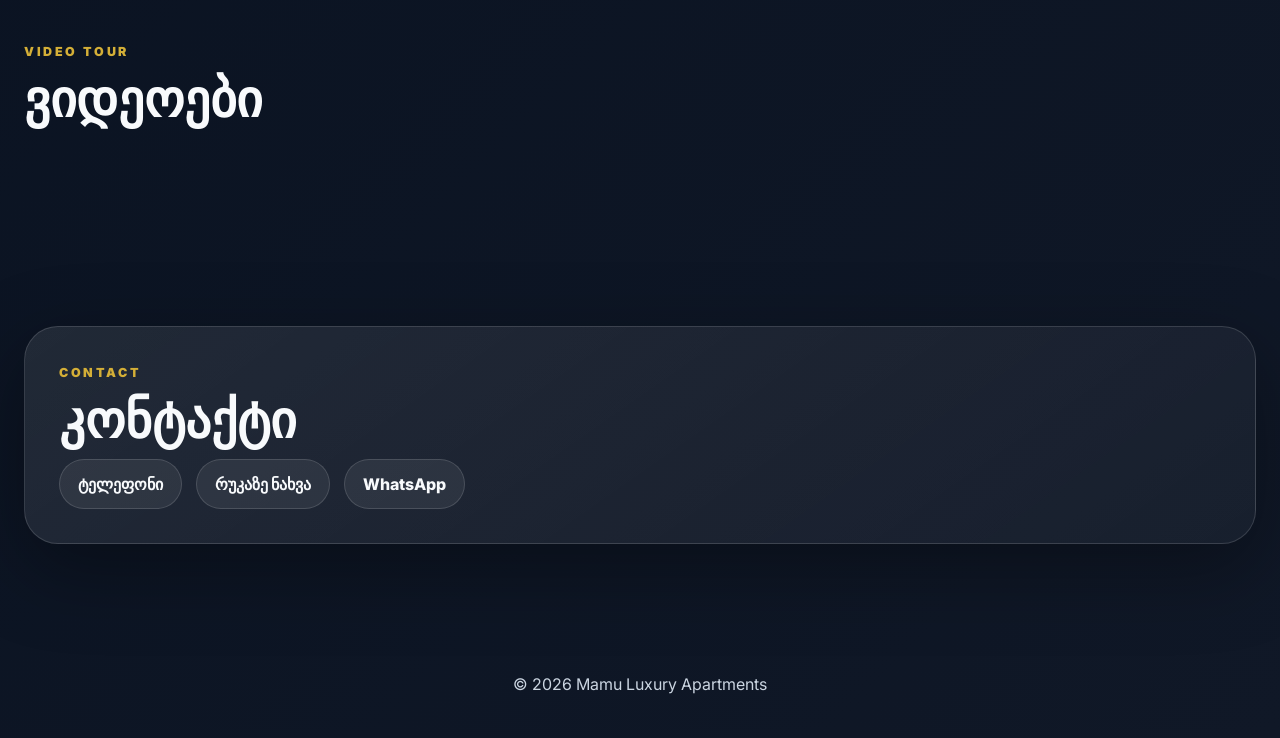
==== commit edda6d96: "Update hero welcome text structure" ====
--- a/index.html
+++ b/index.html
@@ -37,9 +37,9 @@
   <main id="top">
     <section class="hero">
       <div class="hero-inner reveal">
-        <div class="eyebrow">Luxury Liquid Glass Experience</div>
+        <div class="eyebrow" data-i18n="hero_welcome">მოგესალმებათ მამუ აპარტამენტი</div>
         <h1 id="heroTitle">Mamu Luxury Apartments</h1>
-        <p id="heroSubtitle">პრემიუმ აპარტამენტები ბათუმში</p>
+        <p id="heroSubtitle" class="hero-subtitle-hidden"></p>
         <div class="actions">
           <a href="#rooms" class="liquid-btn" data-i18n="hero_rooms_btn">აპარტამენტების ნახვა</a>
           <a href="https://booking-116144.otelms.com/booking/rooms" target="_blank" class="ghost-btn" data-i18n="hero_booking_btn">დაჯავშნა</a>
--- a/css/style.css
+++ b/css/style.css
@@ -1 +1 @@
-:root{--bg:#07101f;--bg2:#101827;--bg-soft:rgba(255,255,255,.07);--card:rgba(255,255,255,.09);--text:#f8fafc;--muted:#cbd5e1;--gold:#d4af37;--gold2:#fff1a8;--border:rgba(255,255,255,.14);--shadow:0 24px 80px rgba(0,0,0,.34)}body[data-theme='day']{--bg:#f8f5ef;--bg2:#fffaf0;--bg-soft:rgba(255,255,255,.82);--card:rgba(255,255,255,.88);--text:#111827;--muted:#4b5563;--border:rgba(17,24,39,.1);--shadow:0 24px 70px rgba(17,24,39,.1)}*{box-sizing:border-box}html{scroll-behavior:smooth}body{margin:0;font-family:Inter,Arial,sans-serif;background:radial-gradient(circle at 80% 5%,rgba(212,175,55,.18),transparent 35%),radial-gradient(circle at 5% 25%,rgba(99,102,241,.13),transparent 28%),linear-gradient(135deg,var(--bg),var(--bg2));color:var(--text);min-height:100vh;overflow-x:hidden}a{color:inherit;text-decoration:none}.ambient{position:fixed;border-radius:999px;filter:blur(55px);opacity:.45;pointer-events:none;z-index:-1}.ambient-one{width:320px;height:320px;background:rgba(212,175,55,.35);top:80px;right:-80px}.ambient-two{width:260px;height:260px;background:rgba(59,130,246,.22);bottom:90px;left:-70px}header{position:sticky;top:0;z-index:1000;background:rgba(8,17,31,.62);backdrop-filter:blur(22px);border-bottom:1px solid var(--border)}body[data-theme='day'] header{background:rgba(255,255,255,.72)}nav{max-width:1280px;margin:auto;padding:16px 24px;display:flex;gap:20px;justify-content:space-between;align-items:center}.brand{font-size:1.35rem;font-weight:900;letter-spacing:.5px}.nav-links{display:flex;gap:18px;color:var(--muted);font-weight:700}.nav-links a:hover{color:var(--gold)}.nav-tools{display:flex;align-items:center;gap:12px}.language-switcher{display:flex;align-items:center;gap:5px;padding:5px;border:1px solid var(--border);border-radius:999px;background:linear-gradient(145deg,rgba(255,255,255,.1),rgba(255,255,255,.035));backdrop-filter:blur(18px);box-shadow:0 14px 35px rgba(0,0,0,.18)}.language-switcher button{position:relative;min-width:42px;height:36px;border:none;border-radius:999px;background:transparent;color:var(--muted);font-weight:900;font-size:.78rem;letter-spacing:.08em;cursor:pointer;transition:.25s ease;overflow:hidden}.language-switcher button:before{content:'';position:absolute;inset:-50%;background:radial-gradient(circle,rgba(255,255,255,.32),transparent 42%);opacity:0;transform:translateX(-25%);transition:.35s}.language-switcher button:hover{color:var(--text);transform:translateY(-1px)}.language-switcher button:hover:before{opacity:1;transform:translateX(20%)}.language-switcher button.active{background:linear-gradient(135deg,var(--gold2),var(--gold));color:#111827;box-shadow:0 10px 24px rgba(212,175,55,.28)}.liquid-btn,.ghost-btn{display:inline-flex;align-items:center;justify-content:center;min-height:50px;transition:.25s ease}.liquid-btn{position:relative;overflow:hidden;background:linear-gradient(135deg,var(--gold2),var(--gold));color:#111827;border:none;padding:14px 28px;border-radius:999px;font-weight:900;cursor:pointer;box-shadow:0 14px 35px rgba(212,175,55,.32)}.liquid-btn:before{content:'';position:absolute;inset:-70%;background:radial-gradient(circle,rgba(255,255,255,.55),transparent 35%);transform:translateX(-45%);transition:.45s}.liquid-btn:hover{transform:translateY(-3px);box-shadow:0 18px 45px rgba(212,175,55,.45)}.liquid-btn:hover:before{transform:translateX(45%)}.ghost-btn{background:var(--bg-soft);color:var(--text);border:1px solid var(--border);padding:14px 28px;border-radius:999px;font-weight:800;cursor:pointer}.ghost-btn:hover{transform:translateY(-3px);border-color:rgba(212,175,55,.55)}.small-btn{min-height:42px;padding:11px 17px;font-size:.92rem;flex:1}.card-actions{display:flex;gap:12px;margin-top:22px}.card-actions .ghost-btn{background:rgba(255,255,255,.045)}.card-actions .liquid-btn{box-shadow:0 10px 26px rgba(212,175,55,.25)}.theme-toggle{width:48px;height:48px;border-radius:50%;border:1px solid var(--border);background:var(--bg-soft);cursor:pointer;color:var(--text);font-size:1.1rem}.hero{min-height:100vh;display:grid;place-items:center;padding:120px 24px 80px;position:relative}.hero:after{content:'';position:absolute;inset:18% 8%;border:1px solid var(--border);border-radius:44px;background:linear-gradient(135deg,rgba(255,255,255,.06),transparent);z-index:-1}.hero-inner{max-width:1100px;text-align:center}.eyebrow{color:var(--gold);font-weight:900;letter-spacing:2.6px;text-transform:uppercase;font-size:.78rem}.hero h1{font-size:clamp(3.2rem,8vw,7.4rem);line-height:1.02;margin:18px 0;background:linear-gradient(135deg,var(--text),var(--gold2));-webkit-background-clip:text;color:transparent}.hero p{max-width:760px;margin:auto;color:var(--muted);font-size:1.18rem;line-height:1.8}.actions{display:flex;gap:16px;justify-content:center;flex-wrap:wrap;margin-top:34px}.section{max-width:1280px;margin:auto;padding:86px 24px}.section-head{margin-bottom:28px}.section-title{font-size:clamp(2rem,4vw,3.4rem);margin:10px 0 12px;line-height:1.1}.muted{color:var(--muted);line-height:1.8}.grid,.gallery-grid,.video-grid{display:grid;grid-template-columns:repeat(auto-fit,minmax(300px,1fr));gap:28px}.card,.booking-shell,.contact-card{background:linear-gradient(145deg,var(--card),rgba(255,255,255,.035));border:1px solid var(--border);backdrop-filter:blur(22px);border-radius:34px;overflow:hidden;box-shadow:var(--shadow)}.card{transition:.28s ease}.card:hover{transform:translateY(-8px);border-color:rgba(212,175,55,.5)}.card img{width:100%;aspect-ratio:4/3;object-fit:cover;transition:.45s ease}.card:hover img{transform:scale(1.06)}.card-content{padding:24px}.card h3{font-size:1.35rem;margin:0 0 10px}.card p{color:var(--muted);line-height:1.7}.card h4{font-size:1.35rem;color:var(--gold);margin:18px 0 0}.meta{display:flex;gap:10px;flex-wrap:wrap;color:var(--muted);font-size:.95rem}.meta span{padding:8px 12px;border-radius:999px;background:var(--bg-soft);border:1px solid var(--border)}.booking-shell{display:grid;grid-template-columns:1fr 1.25fr;gap:34px;padding:34px}.lux-form{display:grid;gap:14px}.form-row{display:grid;grid-template-columns:1fr 1fr;gap:14px}input,select,textarea{width:100%;border:1px solid var(--border);background:var(--bg-soft);color:var(--text);border-radius:18px;padding:15px 16px;font:inherit;outline:none}textarea{min-height:120px;resize:vertical}input:focus,select:focus,textarea:focus{border-color:rgba(212,175,55,.7);box-shadow:0 0 0 4px rgba(212,175,55,.12)}option{color:#111827}.status-text{min-height:24px;color:var(--gold);font-weight:800}.video-card iframe{width:100%;aspect-ratio:16/9;border:0;display:block}.contact-card{padding:34px}.contact-list{display:flex;gap:14px;flex-wrap:wrap}.contact-list a{padding:14px 18px;border-radius:999px;background:var(--bg-soft);border:1px solid var(--border);font-weight:800}.whatsapp-float{position:fixed;right:22px;bottom:22px;z-index:1000;background:#25d366;color:white;padding:15px 20px;border-radius:999px;font-weight:900;box-shadow:0 18px 45px rgba(37,211,102,.3)}.footer{padding:44px 24px;text-align:center;color:var(--muted)}.detail-hero{padding-top:120px}.detail-layout{display:grid;grid-template-columns:.95fr 1.05fr;gap:42px;align-items:center}.detail-copy{background:linear-gradient(145deg,var(--card),rgba(255,255,255,.035));border:1px solid var(--border);backdrop-filter:blur(22px);border-radius:38px;padding:38px;box-shadow:var(--shadow)}.detail-image-wrap{position:relative;border-radius:42px;padding:12px;background:linear-gradient(135deg,rgba(212,175,55,.65),rgba(255,255,255,.07),rgba(212,175,55,.25));box-shadow:0 28px 90px rgba(0,0,0,.34)}.detail-image-wrap:after{content:'';position:absolute;inset:28px -16px -16px 28px;border:1px solid rgba(212,175,55,.35);border-radius:42px;z-index:-1}.detail-image{width:100%;min-height:520px;object-fit:cover;border-radius:32px;display:block}.detail-meta{margin:24px 0}.detail-meta span{font-weight:800;color:var(--text)}#detailGallery .card:nth-child(1){grid-column:span 2}#detailGallery .card img{height:100%;min-height:280px}.reveal{opacity:0;transform:translateY(28px);animation:rise .8s ease forwards}.reveal:nth-child(2){animation-delay:.1s}.reveal:nth-child(3){animation-delay:.2s}@keyframes rise{to{opacity:1;transform:translateY(0)}}@media(max-width:820px){nav{padding:14px 16px;gap:12px;flex-wrap:wrap}.nav-links{display:none}.nav-tools{margin-left:auto}.language-switcher{order:1;padding:4px}.language-switcher button{min-width:38px;height:34px;font-size:.74rem}.theme-toggle{width:42px;height:42px}.hero{padding-top:100px}.hero:after{inset:18% 4%;border-radius:28px}.section{padding:58px 16px}.booking-shell{grid-template-columns:1fr;padding:22px;border-radius:26px}.form-row{grid-template-columns:1fr}.grid,.gallery-grid,.video-grid{grid-template-columns:1fr}.brand{font-size:1.05rem}.whatsapp-float{right:14px;bottom:14px}.card-actions{flex-direction:column}.small-btn{width:100%}.detail-layout{grid-template-columns:1fr;gap:24px}.detail-copy{padding:24px;border-radius:28px}.detail-image{min-height:340px;border-radius:24px}.detail-image-wrap{border-radius:30px;padding:8px}.detail-image-wrap:after{display:none}#detailGallery .card:nth-child(1){grid-column:auto}}
+:root{--bg:#07101f;--bg2:#101827;--bg-soft:rgba(255,255,255,.07);--card:rgba(255,255,255,.09);--text:#f8fafc;--muted:#cbd5e1;--gold:#d4af37;--gold2:#fff1a8;--border:rgba(255,255,255,.14);--shadow:0 24px 80px rgba(0,0,0,.34);--hero-image:none}body[data-theme='day']{--bg:#f8f5ef;--bg2:#fffaf0;--bg-soft:rgba(255,255,255,.82);--card:rgba(255,255,255,.88);--text:#111827;--muted:#4b5563;--border:rgba(17,24,39,.1);--shadow:0 24px 70px rgba(17,24,39,.1)}*{box-sizing:border-box}html{scroll-behavior:smooth}body{margin:0;font-family:Inter,Arial,sans-serif;background:radial-gradient(circle at 80% 5%,rgba(212,175,55,.18),transparent 35%),radial-gradient(circle at 5% 25%,rgba(99,102,241,.13),transparent 28%),linear-gradient(135deg,var(--bg),var(--bg2));color:var(--text);min-height:100vh;overflow-x:hidden}a{color:inherit;text-decoration:none}.ambient{position:fixed;border-radius:999px;filter:blur(55px);opacity:.45;pointer-events:none;z-index:-1}.ambient-one{width:320px;height:320px;background:rgba(212,175,55,.35);top:80px;right:-80px}.ambient-two{width:260px;height:260px;background:rgba(59,130,246,.22);bottom:90px;left:-70px}header{position:sticky;top:0;z-index:1000;background:rgba(8,17,31,.62);backdrop-filter:blur(22px);border-bottom:1px solid var(--border)}body[data-theme='day'] header{background:rgba(255,255,255,.72)}nav{max-width:1280px;margin:auto;padding:16px 24px;display:flex;gap:20px;justify-content:space-between;align-items:center}.brand{font-size:1.35rem;font-weight:900;letter-spacing:.5px}.nav-links{display:flex;gap:18px;color:var(--muted);font-weight:700}.nav-links a:hover{color:var(--gold)}.nav-tools{display:flex;align-items:center;gap:12px}.language-switcher{display:flex;align-items:center;gap:5px;padding:5px;border:1px solid var(--border);border-radius:999px;background:linear-gradient(145deg,rgba(255,255,255,.1),rgba(255,255,255,.035));backdrop-filter:blur(18px);box-shadow:0 14px 35px rgba(0,0,0,.18)}.language-switcher button{position:relative;min-width:42px;height:36px;border:none;border-radius:999px;background:transparent;color:var(--muted);font-weight:900;font-size:.78rem;letter-spacing:.08em;cursor:pointer;transition:.25s ease;overflow:hidden}.language-switcher button:before{content:'';position:absolute;inset:-50%;background:radial-gradient(circle,rgba(255,255,255,.32),transparent 42%);opacity:0;transform:translateX(-25%);transition:.35s}.language-switcher button:hover{color:var(--text);transform:translateY(-1px)}.language-switcher button:hover:before{opacity:1;transform:translateX(20%)}.language-switcher button.active{background:linear-gradient(135deg,var(--gold2),var(--gold));color:#111827;box-shadow:0 10px 24px rgba(212,175,55,.28)}.liquid-btn,.ghost-btn{display:inline-flex;align-items:center;justify-content:center;min-height:50px;transition:.25s ease}.liquid-btn{position:relative;overflow:hidden;background:linear-gradient(135deg,var(--gold2),var(--gold));color:#111827;border:none;padding:14px 28px;border-radius:999px;font-weight:900;cursor:pointer;box-shadow:0 14px 35px rgba(212,175,55,.32)}.liquid-btn:before{content:'';position:absolute;inset:-70%;background:radial-gradient(circle,rgba(255,255,255,.55),transparent 35%);transform:translateX(-45%);transition:.45s}.liquid-btn:hover{transform:translateY(-3px);box-shadow:0 18px 45px rgba(212,175,55,.45)}.liquid-btn:hover:before{transform:translateX(45%)}.ghost-btn{background:var(--bg-soft);color:var(--text);border:1px solid var(--border);padding:14px 28px;border-radius:999px;font-weight:800;cursor:pointer}.ghost-btn:hover{transform:translateY(-3px);border-color:rgba(212,175,55,.55)}.small-btn{min-height:42px;padding:11px 17px;font-size:.92rem;flex:1}.card-actions{display:flex;gap:12px;margin-top:22px}.card-actions .ghost-btn{background:rgba(255,255,255,.045)}.card-actions .liquid-btn{box-shadow:0 10px 26px rgba(212,175,55,.25)}.theme-toggle{width:48px;height:48px;border-radius:50%;border:1px solid var(--border);background:var(--bg-soft);cursor:pointer;color:var(--text);font-size:1.1rem}.hero{min-height:100vh;display:grid;place-items:center;padding:120px 24px 80px;position:relative}.hero:after{content:'';position:absolute;inset:18% 8%;border:1px solid var(--border);border-radius:44px;background:linear-gradient(135deg,rgba(7,16,31,.68),rgba(7,16,31,.42)),linear-gradient(135deg,rgba(255,255,255,.06),transparent),var(--hero-image);background-size:cover,cover,cover;background-position:center,center,center;background-repeat:no-repeat;box-shadow:var(--shadow);z-index:-1}.hero-inner{max-width:1100px;text-align:center}.eyebrow{color:var(--gold);font-weight:900;letter-spacing:2.6px;text-transform:uppercase;font-size:.78rem}.hero h1{font-size:clamp(3.2rem,8vw,7.4rem);line-height:1.02;margin:18px 0;background:linear-gradient(135deg,var(--text),var(--gold2));-webkit-background-clip:text;color:transparent}.hero p{max-width:760px;margin:auto;color:var(--muted);font-size:1.18rem;line-height:1.8}.actions{display:flex;gap:16px;justify-content:center;flex-wrap:wrap;margin-top:34px}.section{max-width:1280px;margin:auto;padding:86px 24px}.section-head{margin-bottom:28px}.section-title{font-size:clamp(2rem,4vw,3.4rem);margin:10px 0 12px;line-height:1.1}.muted{color:var(--muted);line-height:1.8}.grid,.gallery-grid,.video-grid{display:grid;grid-template-columns:repeat(auto-fit,minmax(300px,1fr));gap:28px}.card,.booking-shell,.contact-card{background:linear-gradient(145deg,var(--card),rgba(255,255,255,.035));border:1px solid var(--border);backdrop-filter:blur(22px);border-radius:34px;overflow:hidden;box-shadow:var(--shadow)}.card{transition:.28s ease}.card:hover{transform:translateY(-8px);border-color:rgba(212,175,55,.5)}.card img{width:100%;aspect-ratio:4/3;object-fit:cover;transition:.45s ease}.card:hover img{transform:scale(1.06)}.card-content{padding:24px}.card h3{font-size:1.35rem;margin:0 0 10px}.card p{color:var(--muted);line-height:1.7}.card h4{font-size:1.35rem;color:var(--gold);margin:18px 0 0}.meta{display:flex;gap:10px;flex-wrap:wrap;color:var(--muted);font-size:.95rem}.meta span{padding:8px 12px;border-radius:999px;background:var(--bg-soft);border:1px solid var(--border)}.booking-shell{display:grid;grid-template-columns:1fr 1.25fr;gap:34px;padding:34px}.lux-form{display:grid;gap:14px}.form-row{display:grid;grid-template-columns:1fr 1fr;gap:14px}input,select,textarea{width:100%;border:1px solid var(--border);background:var(--bg-soft);color:var(--text);border-radius:18px;padding:15px 16px;font:inherit;outline:none}textarea{min-height:120px;resize:vertical}input:focus,select:focus,textarea:focus{border-color:rgba(212,175,55,.7);box-shadow:0 0 0 4px rgba(212,175,55,.12)}option{color:#111827}.status-text{min-height:24px;color:var(--gold);font-weight:800}.video-card iframe{width:100%;aspect-ratio:16/9;border:0;display:block}.contact-card{padding:34px}.contact-list{display:flex;gap:14px;flex-wrap:wrap}.contact-list a{padding:14px 18px;border-radius:999px;background:var(--bg-soft);border:1px solid var(--border);font-weight:800}.whatsapp-float{position:fixed;right:22px;bottom:22px;z-index:1000;background:#25d366;color:white;padding:15px 20px;border-radius:999px;font-weight:900;box-shadow:0 18px 45px rgba(37,211,102,.3)}.footer{padding:44px 24px;text-align:center;color:var(--muted)}.detail-hero{padding-top:120px}.detail-layout{display:grid;grid-template-columns:.95fr 1.05fr;gap:42px;align-items:center}.detail-copy{background:linear-gradient(145deg,var(--card),rgba(255,255,255,.035));border:1px solid var(--border);backdrop-filter:blur(22px);border-radius:38px;padding:38px;box-shadow:var(--shadow)}.detail-image-wrap{position:relative;border-radius:42px;padding:12px;background:linear-gradient(135deg,rgba(212,175,55,.65),rgba(255,255,255,.07),rgba(212,175,55,.25));box-shadow:0 28px 90px rgba(0,0,0,.34)}.detail-image-wrap:after{content:'';position:absolute;inset:28px -16px -16px 28px;border:1px solid rgba(212,175,55,.35);border-radius:42px;z-index:-1}.detail-image{width:100%;min-height:520px;object-fit:cover;border-radius:32px;display:block}.detail-meta{margin:24px 0}.detail-meta span{font-weight:800;color:var(--text)}#detailGallery .card:nth-child(1){grid-column:span 2}#detailGallery .card img{height:100%;min-height:280px}.reveal{opacity:0;transform:translateY(28px);animation:rise .8s ease forwards}.reveal:nth-child(2){animation-delay:.1s}.reveal:nth-child(3){animation-delay:.2s}@keyframes rise{to{opacity:1;transform:translateY(0)}}@media(max-width:820px){nav{padding:14px 16px;gap:12px;flex-wrap:wrap}.nav-links{display:none}.nav-tools{margin-left:auto}.language-switcher{order:1;padding:4px}.language-switcher button{min-width:38px;height:34px;font-size:.74rem}.theme-toggle{width:42px;height:42px}.hero{padding-top:100px}.hero:after{inset:18% 4%;border-radius:28px}.section{padding:58px 16px}.booking-shell{grid-template-columns:1fr;padding:22px;border-radius:26px}.form-row{grid-template-columns:1fr}.grid,.gallery-grid,.video-grid{grid-template-columns:1fr}.brand{font-size:1.05rem}.whatsapp-float{right:14px;bottom:14px}.card-actions{flex-direction:column}.small-btn{width:100%}.detail-layout{grid-template-columns:1fr;gap:24px}.detail-copy{padding:24px;border-radius:28px}.detail-image{min-height:340px;border-radius:24px}.detail-image-wrap{border-radius:30px;padding:8px}.detail-image-wrap:after{display:none}#detailGallery .card:nth-child(1){grid-column:auto}}
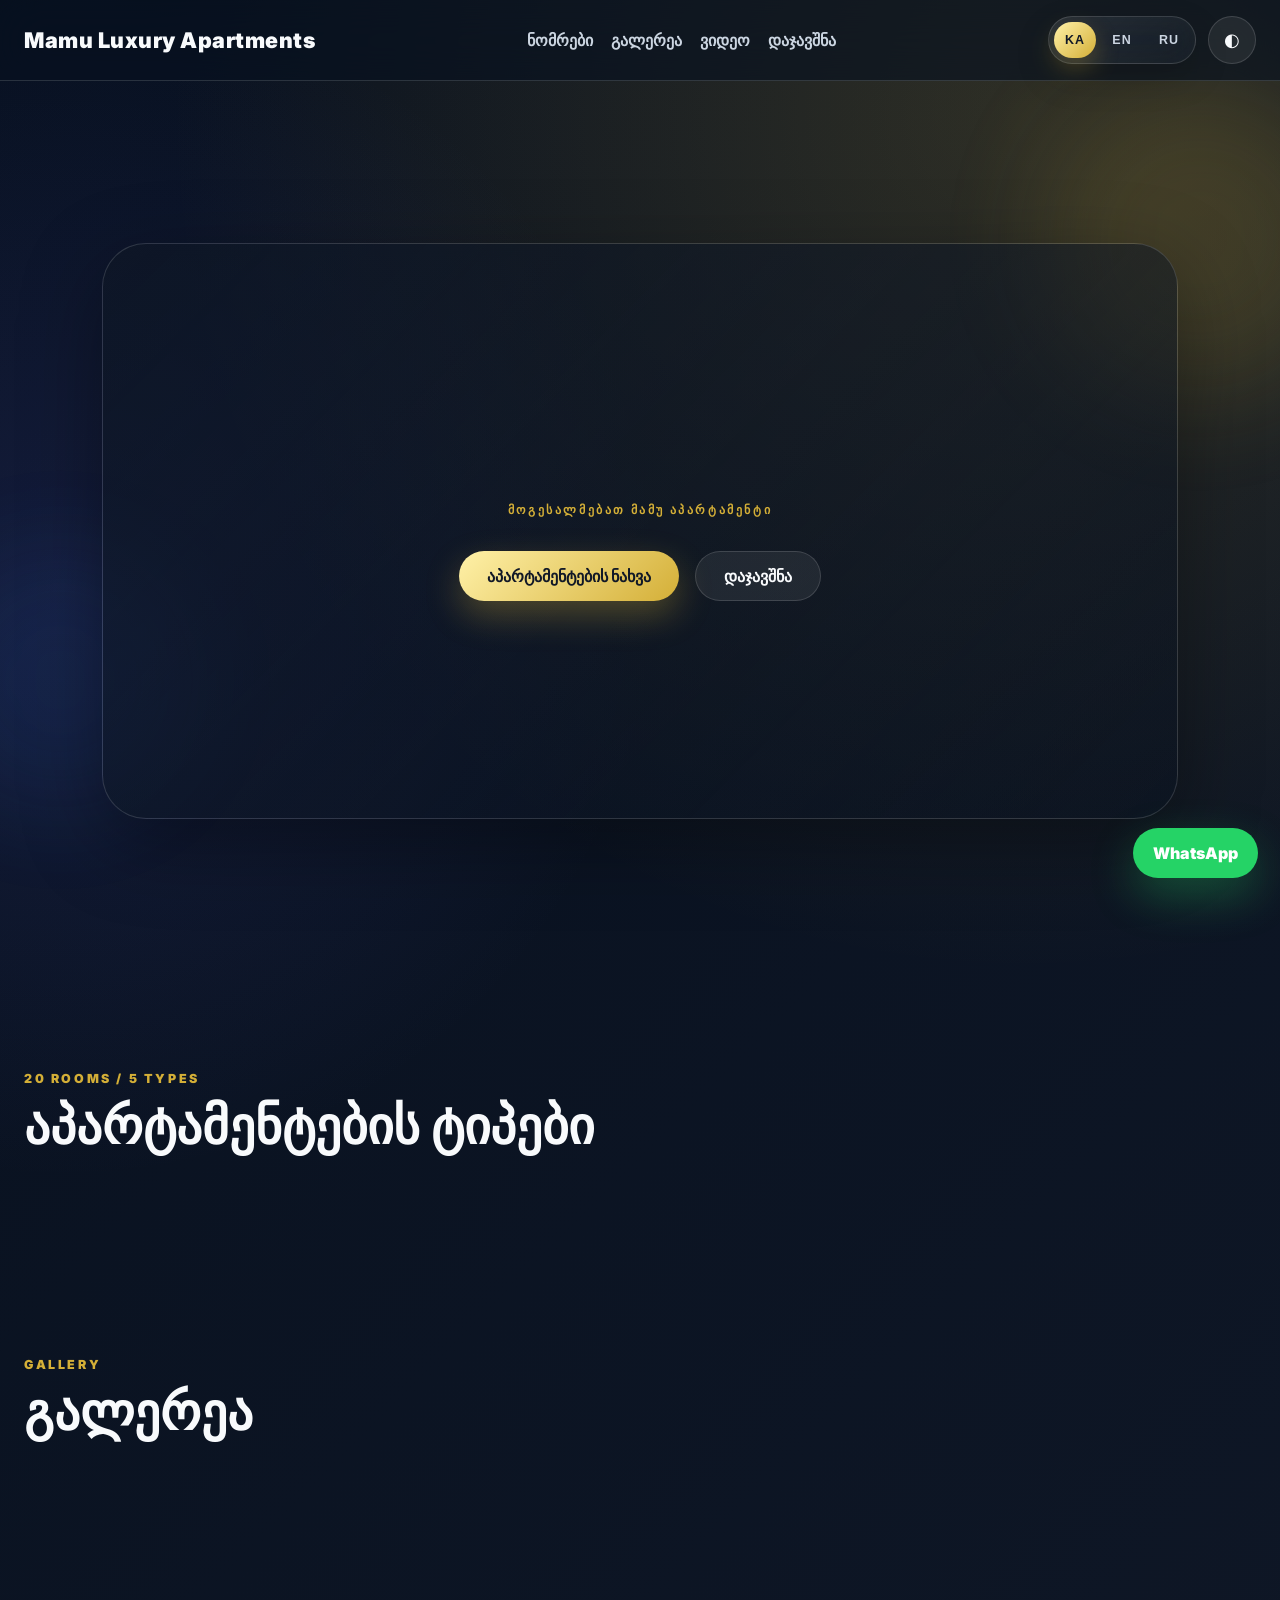
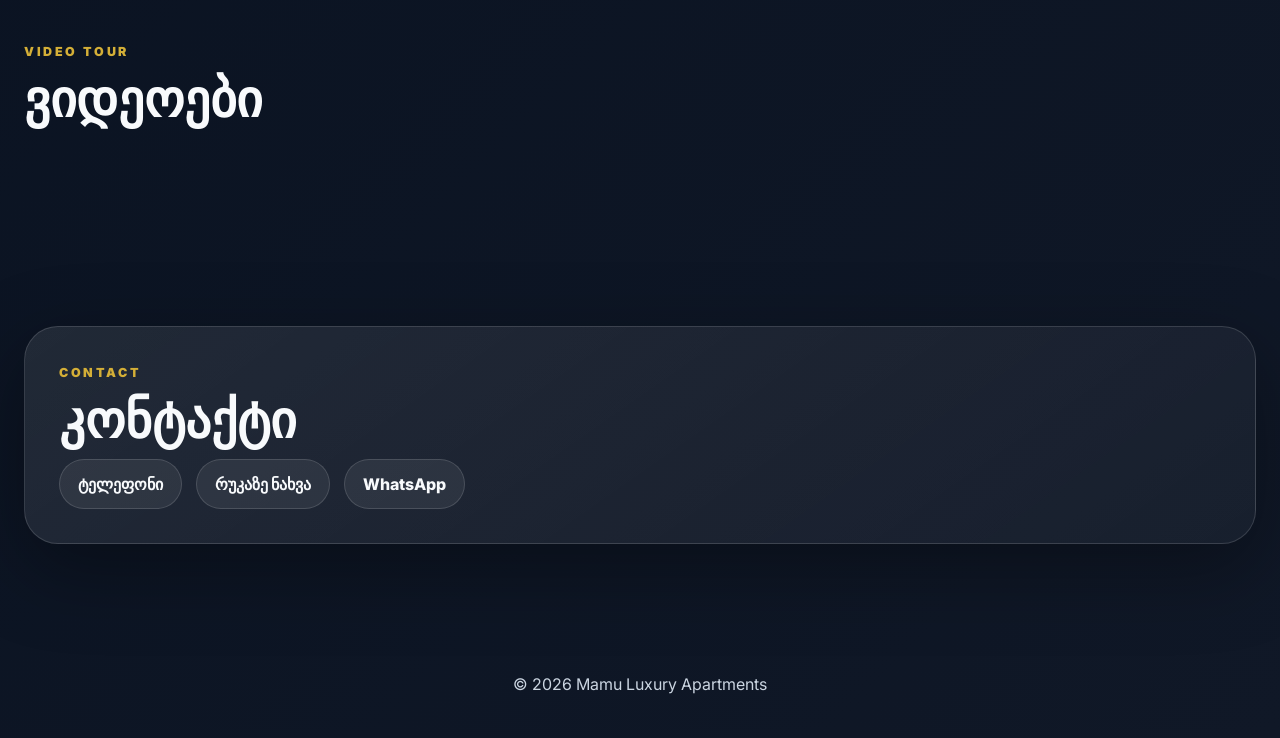
==== commit 4042bc2e: "Remove hero title from homepage" ====
--- a/index.html
+++ b/index.html
@@ -38,7 +38,6 @@
     <section class="hero">
       <div class="hero-inner reveal">
         <div class="eyebrow" data-i18n="hero_welcome">მოგესალმებათ მამუ აპარტამენტი</div>
-        <h1 id="heroTitle">Mamu Luxury Apartments</h1>
         <p id="heroSubtitle" class="hero-subtitle-hidden"></p>
         <div class="actions">
           <a href="#rooms" class="liquid-btn" data-i18n="hero_rooms_btn">აპარტამენტების ნახვა</a>
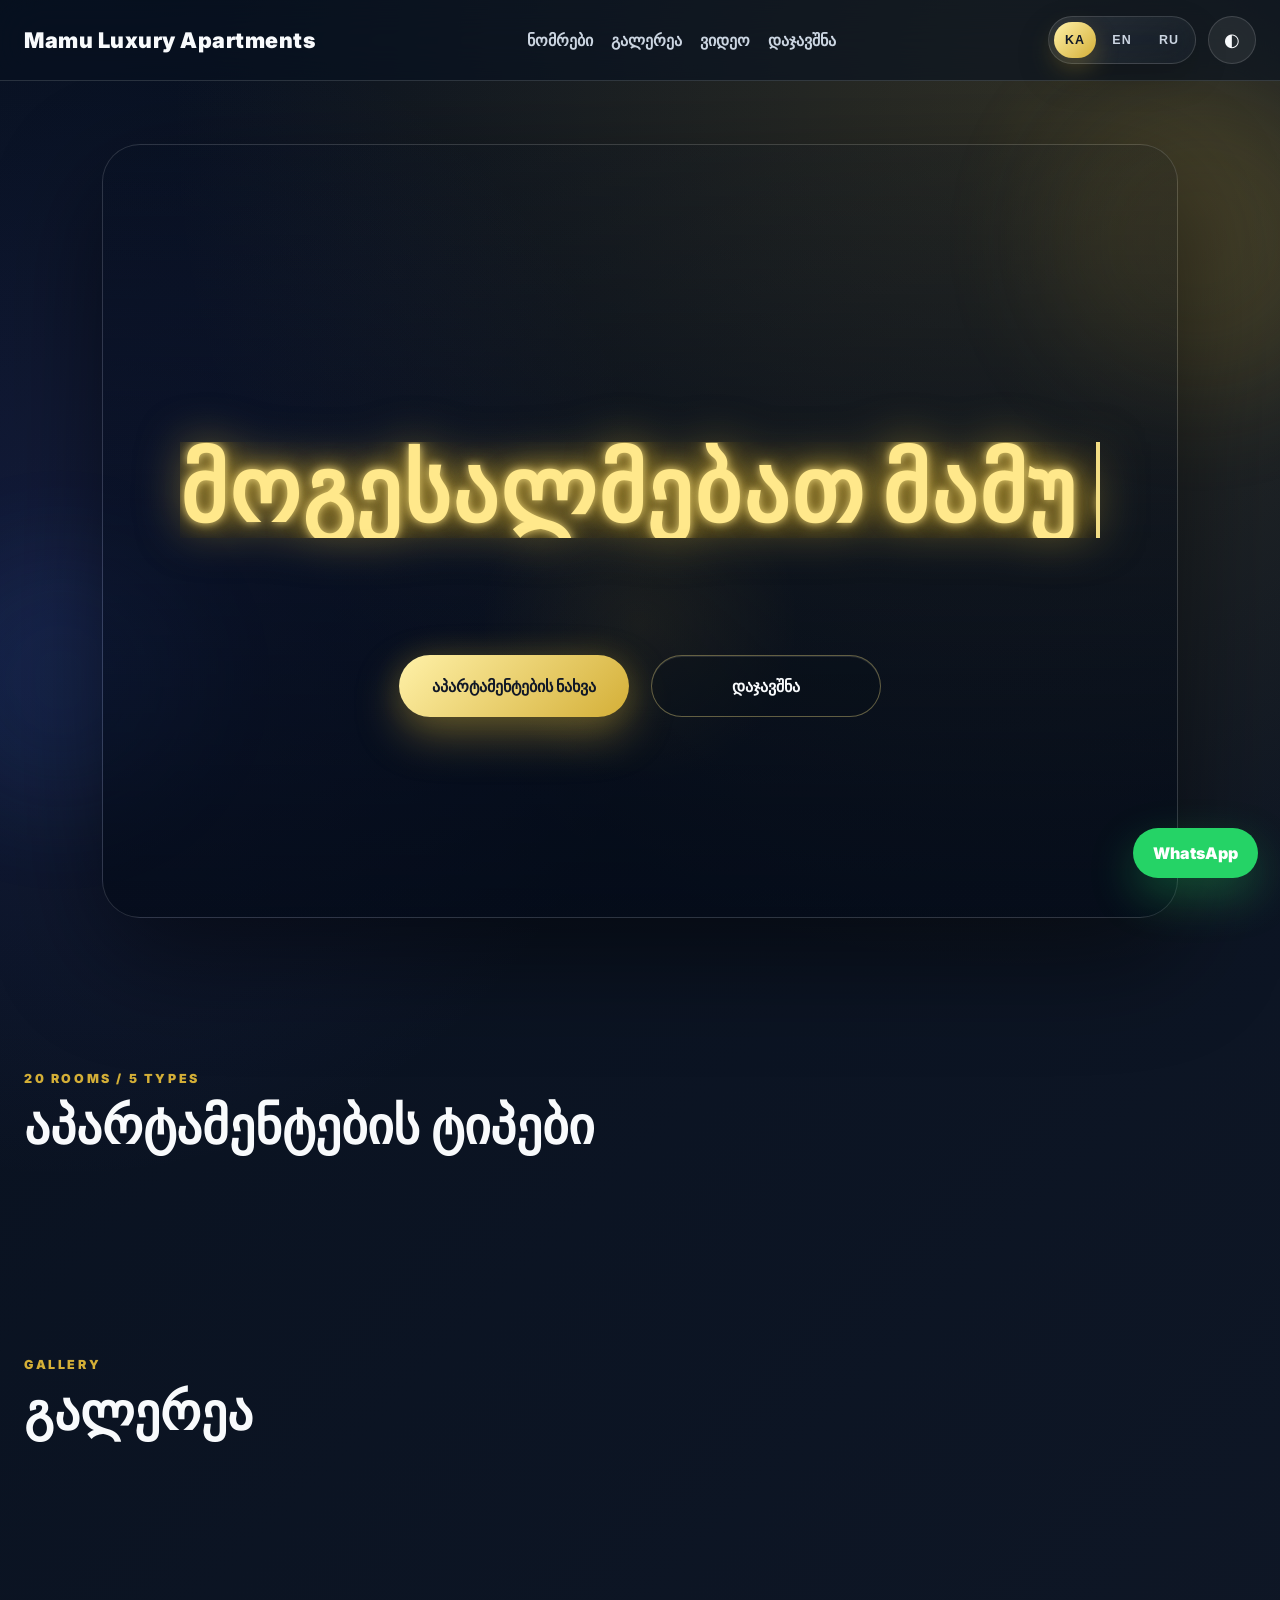
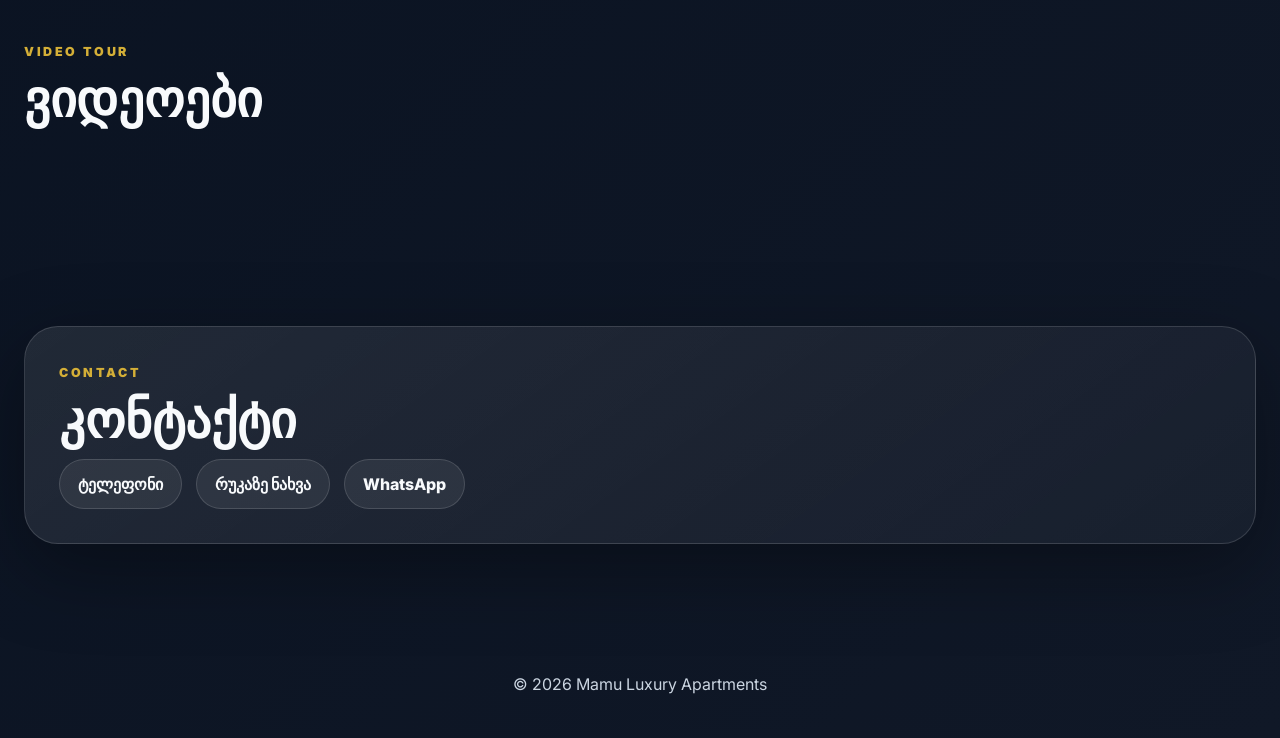
==== commit 0233b36f: "Load premium hero redesign CSS" ====
--- a/index.html
+++ b/index.html
@@ -9,6 +9,7 @@
   <link href="https://fonts.googleapis.com/css2?family=Inter:wght@400;500;700;800;900&display=swap" rel="stylesheet">
   <link rel="stylesheet" href="css/style.css" />
   <link rel="stylesheet" href="css/mobile-gallery-touch.css" />
+  <link rel="stylesheet" href="css/hero-redesign.css" />
 </head>
 <body data-theme="night">
   <div class="ambient ambient-one"></div>
--- a/css/hero-redesign.css
+++ b/css/hero-redesign.css
@@ -0,0 +1,146 @@
+.hero {
+  min-height: 100vh;
+  padding: 120px 24px 95px;
+  place-items: center;
+}
+
+.hero::after {
+  inset: 7% 8%;
+  border-radius: 38px;
+  background:
+    linear-gradient(180deg, rgba(3, 10, 23, .18) 0%, rgba(3, 10, 23, .48) 48%, rgba(3, 10, 23, .72) 100%),
+    radial-gradient(circle at 50% 62%, rgba(212, 175, 55, .18), transparent 22%),
+    var(--hero-image);
+  background-size: cover, cover, cover;
+  background-position: center, center, center;
+  background-repeat: no-repeat;
+  box-shadow: 0 38px 110px rgba(0, 0, 0, .48);
+}
+
+.hero-inner {
+  width: min(980px, 92vw);
+  min-height: 58vh;
+  display: flex;
+  flex-direction: column;
+  justify-content: center;
+  align-items: center;
+  text-align: center;
+  gap: 0;
+  padding-top: 8vh;
+}
+
+.hero .eyebrow {
+  position: relative;
+  display: inline-block;
+  max-width: min(920px, 92vw);
+  color: #ffe88b;
+  font-size: clamp(2.1rem, 7vw, 5.9rem);
+  line-height: 1.08;
+  font-weight: 900;
+  letter-spacing: .02em;
+  text-transform: none;
+  text-shadow:
+    0 0 8px rgba(255, 232, 139, .78),
+    0 0 20px rgba(212, 175, 55, .70),
+    0 0 42px rgba(212, 175, 55, .48),
+    0 8px 28px rgba(0, 0, 0, .70);
+  filter: drop-shadow(0 0 22px rgba(212, 175, 55, .50));
+  overflow: hidden;
+  white-space: nowrap;
+  border-right: 4px solid rgba(255, 232, 139, .95);
+  animation: heroTyping 5.8s steps(34, end) infinite, heroCursor .78s step-end infinite, heroGlow 2.6s ease-in-out infinite;
+}
+
+.hero .eyebrow::after {
+  content: '';
+  position: absolute;
+  left: 7%;
+  right: 7%;
+  bottom: -18px;
+  height: 2px;
+  background: linear-gradient(90deg, transparent, rgba(255, 232, 139, .95), transparent);
+  box-shadow: 0 0 24px rgba(212, 175, 55, .8);
+  opacity: .85;
+}
+
+.hero-subtitle-hidden {
+  display: none !important;
+}
+
+.hero .actions {
+  margin-top: clamp(70px, 13vh, 150px);
+  gap: 22px;
+}
+
+.hero .actions .liquid-btn,
+.hero .actions .ghost-btn {
+  min-width: 230px;
+  min-height: 62px;
+  font-size: 1.02rem;
+  border-radius: 999px;
+}
+
+.hero .actions .liquid-btn {
+  box-shadow:
+    0 18px 45px rgba(212, 175, 55, .38),
+    0 0 32px rgba(212, 175, 55, .18);
+}
+
+.hero .actions .ghost-btn {
+  background: rgba(10, 16, 25, .38);
+  border-color: rgba(255, 232, 139, .36);
+  box-shadow: inset 0 1px 0 rgba(255, 255, 255, .10);
+  backdrop-filter: blur(12px);
+}
+
+@keyframes heroTyping {
+  0% { max-width: 0; }
+  12% { max-width: 0; }
+  48% { max-width: min(920px, 92vw); }
+  78% { max-width: min(920px, 92vw); }
+  100% { max-width: 0; }
+}
+
+@keyframes heroCursor {
+  0%, 49% { border-color: rgba(255, 232, 139, .98); }
+  50%, 100% { border-color: transparent; }
+}
+
+@keyframes heroGlow {
+  0%, 100% { filter: drop-shadow(0 0 16px rgba(212, 175, 55, .42)); }
+  50% { filter: drop-shadow(0 0 34px rgba(212, 175, 55, .78)); }
+}
+
+@media (max-width: 820px) {
+  .hero {
+    padding: 90px 14px 70px;
+  }
+
+  .hero::after {
+    inset: 8% 3%;
+    border-radius: 28px;
+  }
+
+  .hero-inner {
+    min-height: 58vh;
+    padding-top: 5vh;
+  }
+
+  .hero .eyebrow {
+    font-size: clamp(1.9rem, 11vw, 3.6rem);
+    white-space: normal;
+    border-right: none;
+    animation: heroGlow 2.6s ease-in-out infinite;
+  }
+
+  .hero .actions {
+    margin-top: 62px;
+    width: min(360px, 92vw);
+  }
+
+  .hero .actions .liquid-btn,
+  .hero .actions .ghost-btn {
+    width: 100%;
+    min-width: 0;
+  }
+}
